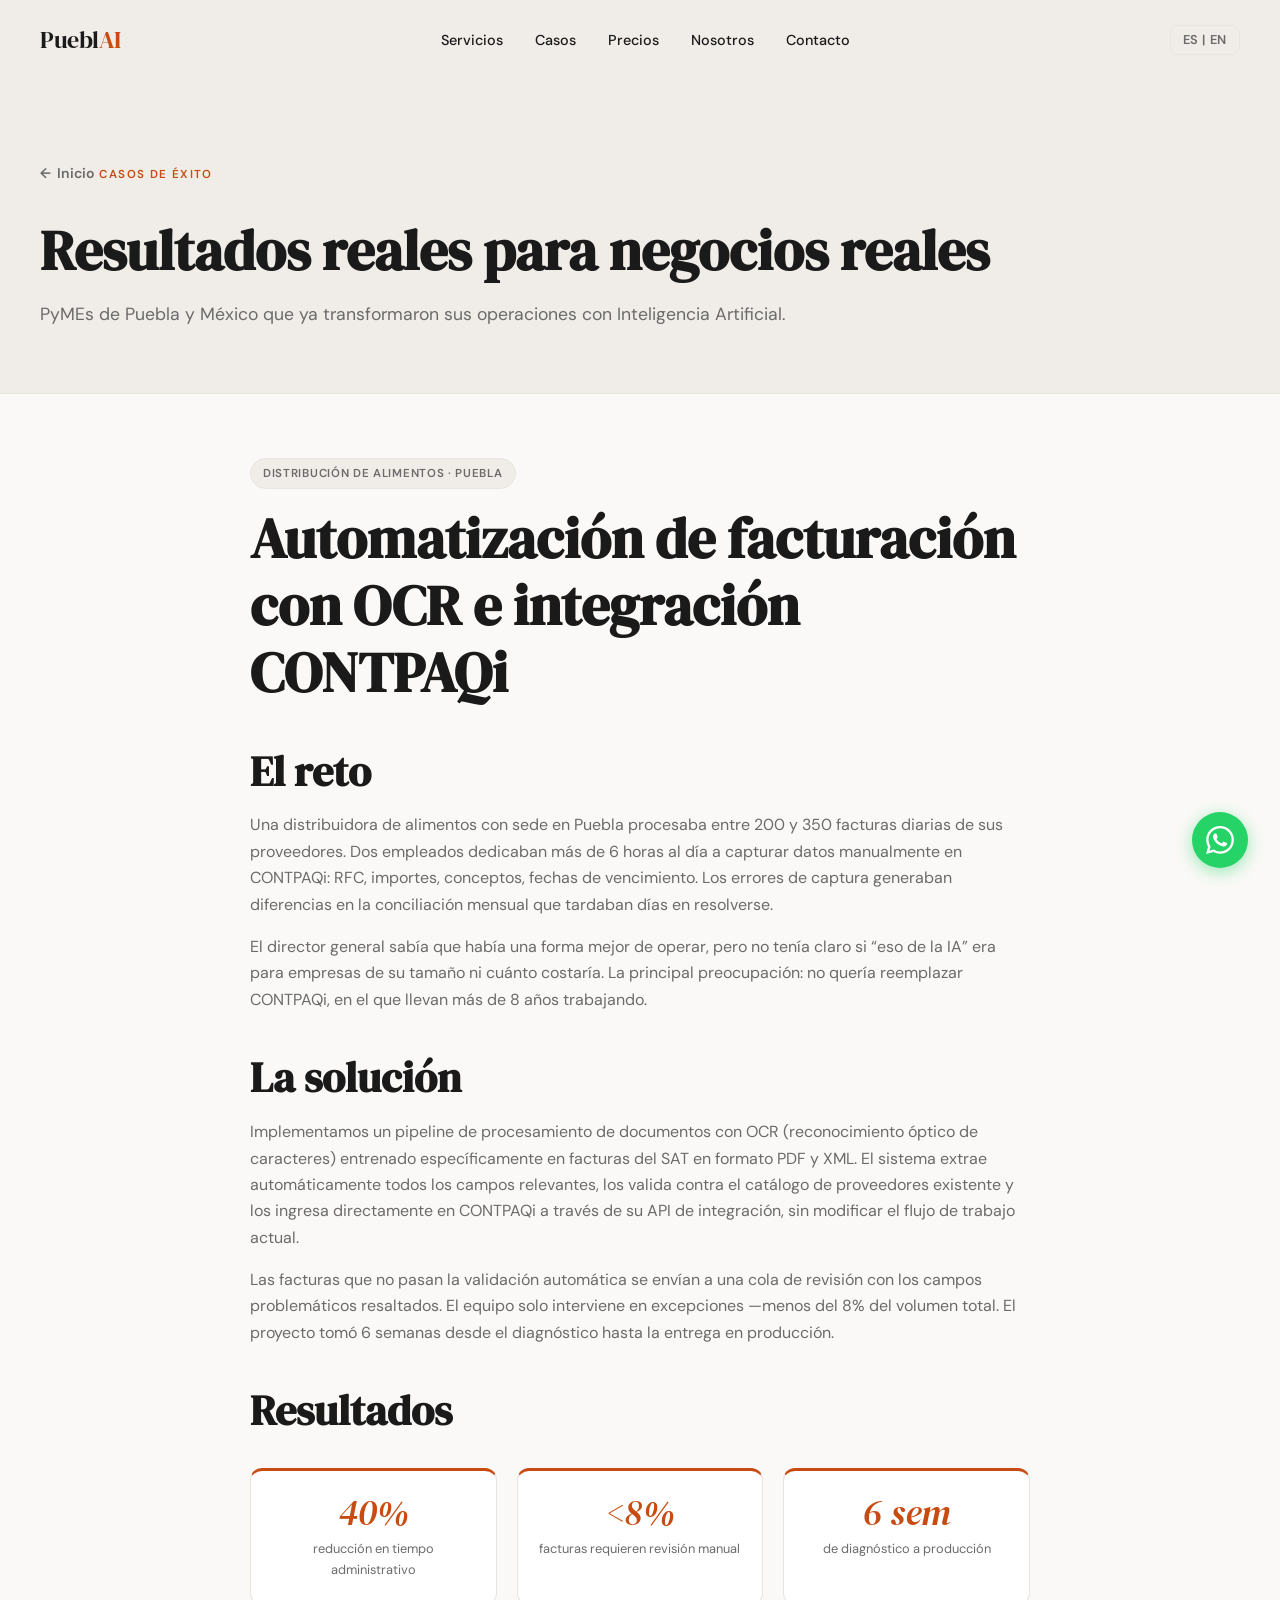
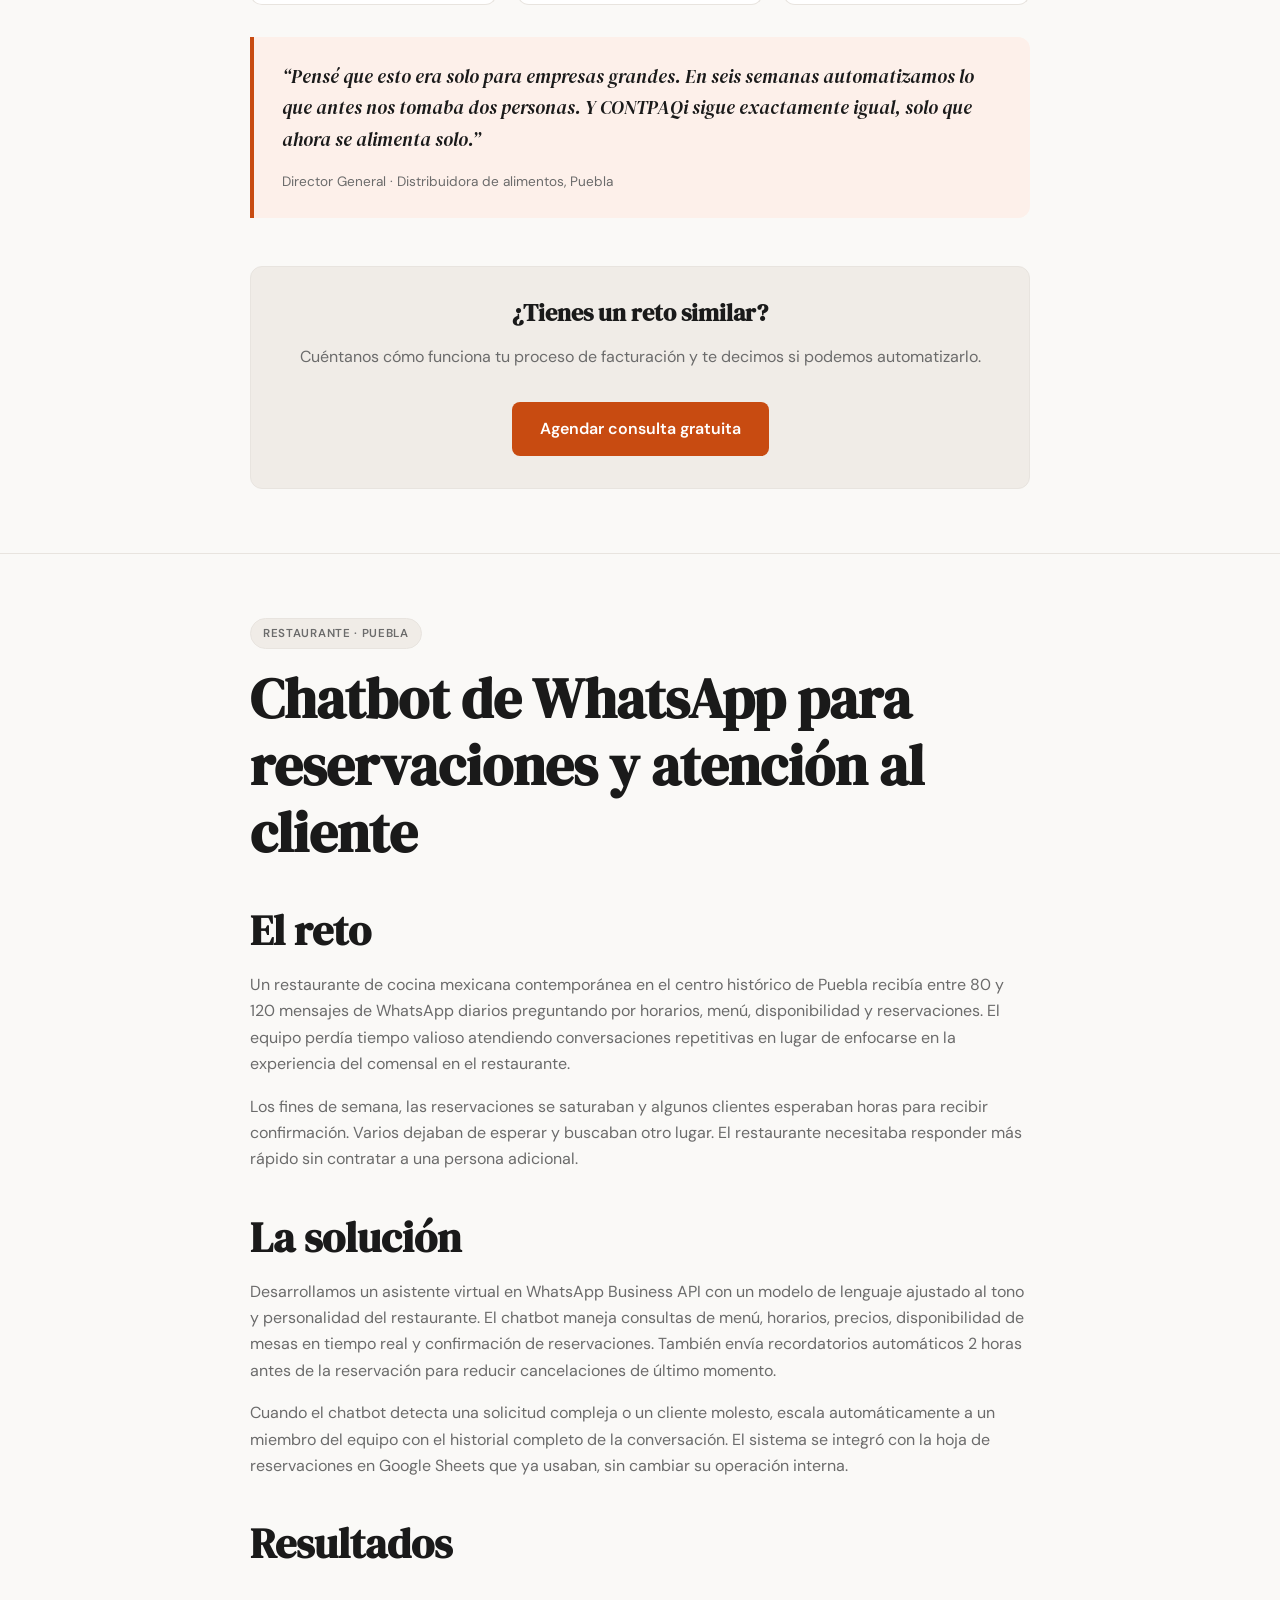
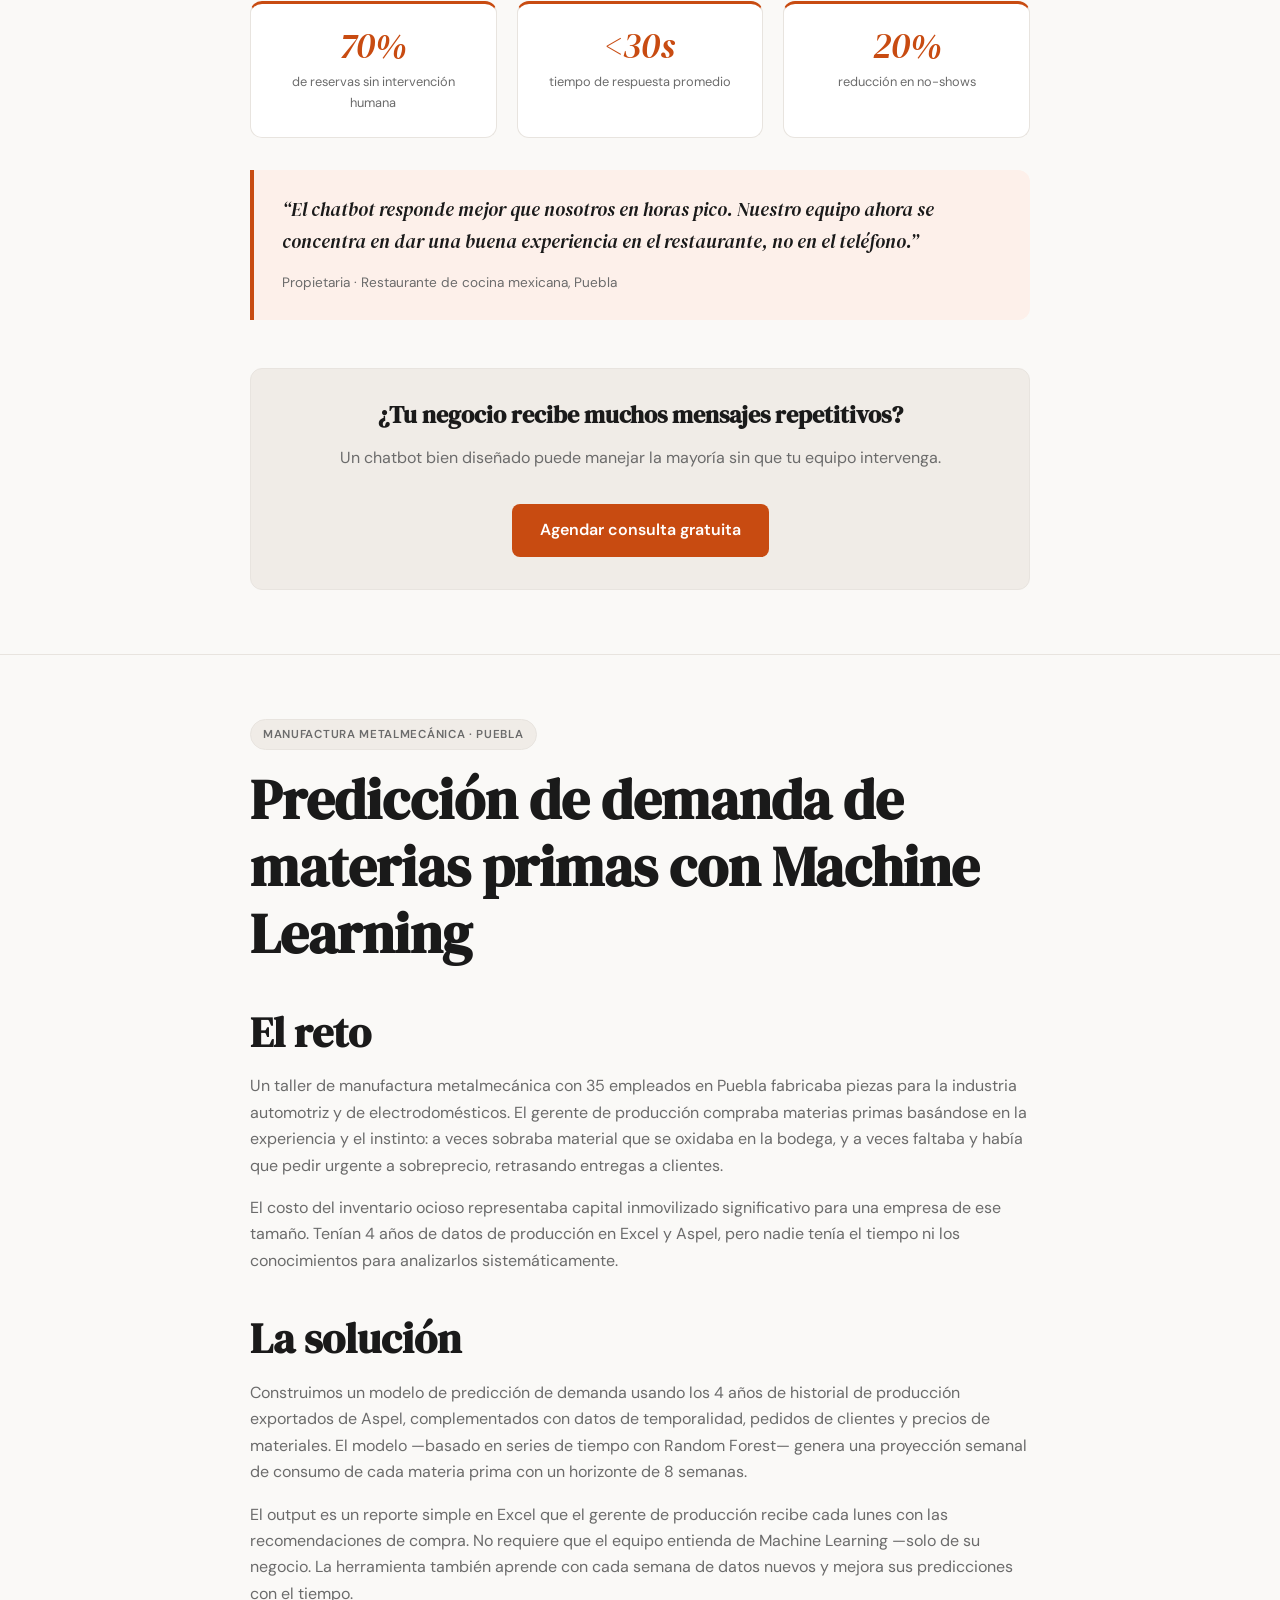
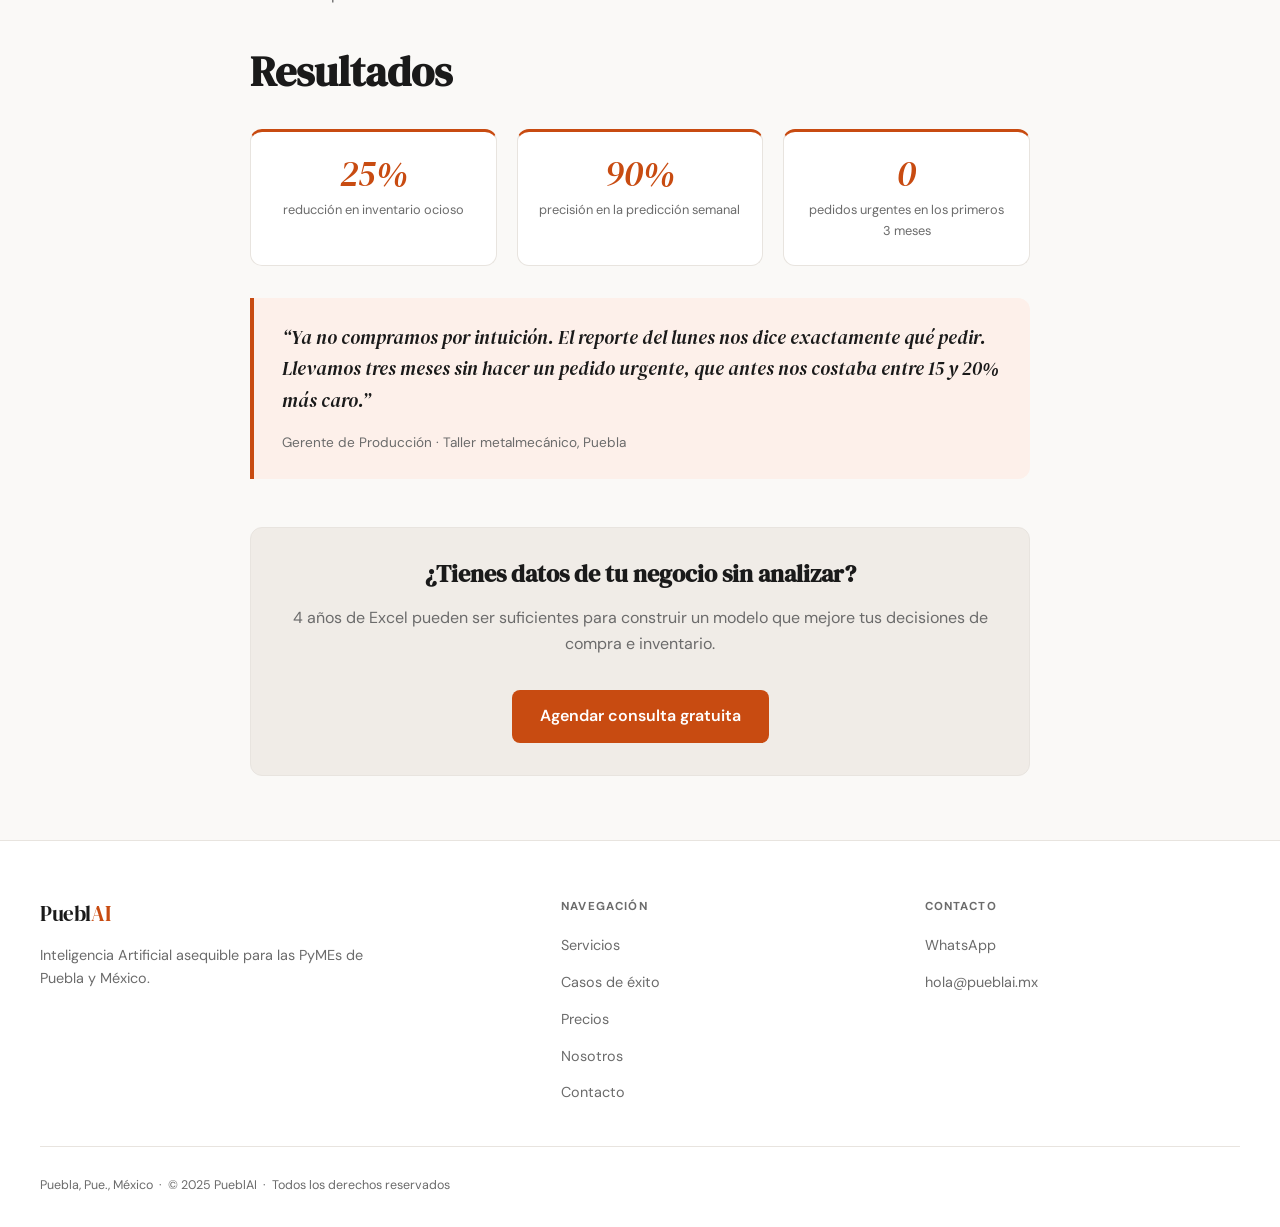
==== casos.html @ 6afca6ed "Initial commit — PueblAI website" ====
<!DOCTYPE html>
<html lang="es">
<head>
  <meta charset="UTF-8" />
  <meta name="viewport" content="width=device-width, initial-scale=1.0" />
  <title>Casos de éxito — PueblAI · IA para PyMEs en Puebla, México</title>
  <meta name="description" content="Casos de éxito de automatización e Inteligencia Artificial para PyMEs en Puebla y México. Resultados reales: facturación, chatbots, predicción de inventario." />

  <!-- Open Graph -->
  <meta property="og:title"       content="Casos de éxito — PueblAI" />
  <meta property="og:description" content="Cómo las PyMEs de Puebla transformaron sus operaciones con IA." />
  <meta property="og:type"        content="website" />
  <meta property="og:locale"      content="es_MX" />

  <!-- Google Fonts -->
  <link rel="preconnect" href="https://fonts.googleapis.com" />
  <link rel="preconnect" href="https://fonts.gstatic.com" crossorigin />
  <link href="https://fonts.googleapis.com/css2?family=DM+Serif+Display:ital@0;1&family=DM+Sans:ital,opsz,wght@0,9..40,300;0,9..40,400;0,9..40,500;0,9..40,600;0,9..40,700;1,9..40,400&display=swap" rel="stylesheet" />

  <link rel="stylesheet" href="css/styles.css" />
</head>
<body>

  <!-- NAVIGATION -->
  <nav class="site-nav" role="navigation" aria-label="Navegación principal">
    <div class="nav-inner">
      <a href="index.html" class="nav-logo" aria-label="PueblAI — Inicio">
        Puebl<span>AI</span>
      </a>
      <ul class="nav-links" role="list">
        <li><a href="index.html#servicios" data-es="Servicios"  data-en="Services">Servicios</a></li>
        <li><a href="casos.html"           data-es="Casos"      data-en="Cases">Casos</a></li>
        <li><a href="index.html#precios"   data-es="Precios"    data-en="Pricing">Precios</a></li>
        <li><a href="index.html#nosotros"  data-es="Nosotros"   data-en="About">Nosotros</a></li>
        <li><a href="index.html#contacto"  data-es="Contacto"   data-en="Contact">Contacto</a></li>
      </ul>
      <button id="lang-toggle" class="lang-toggle" aria-label="Cambiar idioma" aria-pressed="false">
        ES | EN
      </button>
      <button class="hamburger" aria-label="Abrir menú" aria-expanded="false">
        <span></span><span></span><span></span>
      </button>
    </div>
  </nav>

  <!-- Mobile overlay -->
  <div class="nav-overlay" role="dialog" aria-modal="true" aria-label="Menú de navegación">
    <button class="close-overlay" aria-label="Cerrar menú">&times;</button>
    <a href="index.html#servicios" data-es="Servicios" data-en="Services">Servicios</a>
    <a href="casos.html"           data-es="Casos"     data-en="Cases">Casos</a>
    <a href="index.html#precios"   data-es="Precios"   data-en="Pricing">Precios</a>
    <a href="index.html#nosotros"  data-es="Nosotros"  data-en="About">Nosotros</a>
    <a href="index.html#contacto"  data-es="Contacto"  data-en="Contact">Contacto</a>
  </div>

  <!-- WhatsApp float -->
  <a href="https://wa.me/52XXXXXXXXXX?text=Hola%2C%20me%20interesa%20una%20consulta%20gratuita%20de%20IA%20para%20mi%20negocio."
     class="whatsapp-float" target="_blank" rel="noopener noreferrer"
     aria-label="Contactar por WhatsApp">
    <svg viewBox="0 0 24 24" aria-hidden="true">
      <path d="M17.472 14.382c-.297-.149-1.758-.867-2.03-.967-.273-.099-.471-.148-.67.15-.197.297-.767.966-.94 1.164-.173.199-.347.223-.644.075-.297-.15-1.255-.463-2.39-1.475-.883-.788-1.48-1.761-1.653-2.059-.173-.297-.018-.458.13-.606.134-.133.298-.347.446-.52.149-.174.198-.298.298-.497.099-.198.05-.371-.025-.52-.075-.149-.669-1.612-.916-2.207-.242-.579-.487-.5-.669-.51-.173-.008-.371-.01-.57-.01-.198 0-.52.074-.792.372-.272.297-1.04 1.016-1.04 2.479 0 1.462 1.065 2.875 1.213 3.074.149.198 2.096 3.2 5.077 4.487.709.306 1.262.489 1.694.625.712.227 1.36.195 1.871.118.571-.085 1.758-.719 2.006-1.413.248-.694.248-1.289.173-1.413-.074-.124-.272-.198-.57-.347m-5.421 7.403h-.004a9.87 9.87 0 01-5.031-1.378l-.361-.214-3.741.982.998-3.648-.235-.374a9.86 9.86 0 01-1.51-5.26c.001-5.45 4.436-9.884 9.888-9.884 2.64 0 5.122 1.03 6.988 2.898a9.825 9.825 0 012.893 6.994c-.003 5.45-4.437 9.884-9.885 9.884m8.413-18.297A11.815 11.815 0 0012.05 0C5.495 0 .16 5.335.157 11.892c0 2.096.547 4.142 1.588 5.945L.057 24l6.305-1.654a11.882 11.882 0 005.683 1.448h.005c6.554 0 11.89-5.335 11.893-11.893a11.821 11.821 0 00-3.48-8.413z"/>
    </svg>
  </a>

  <!-- SUB-PAGE HERO -->
  <header class="subpage-hero">
    <div class="subpage-hero-inner">
      <a href="index.html" class="back-link fade-in"
         data-es="Inicio" data-en="Home">
        Inicio
      </a>
      <span class="section-eyebrow fade-in"
            data-es="Casos de éxito" data-en="Success stories">
        Casos de éxito
      </span>
      <h1 class="fade-in" style="transition-delay:0.1s;"
          data-es="Resultados reales para negocios reales"
          data-en="Real results for real businesses">
        Resultados reales para negocios reales
      </h1>
      <p class="fade-in" style="transition-delay:0.15s; font-size:1.1rem; margin-top:1rem;"
         data-es="PyMEs de Puebla y México que ya transformaron sus operaciones con Inteligencia Artificial."
         data-en="SMBs in Puebla and México that have already transformed their operations with Artificial Intelligence.">
        PyMEs de Puebla y México que ya transformaron sus operaciones con Inteligencia Artificial.
      </p>
    </div>
  </header>

  <main>

    <!-- ══════════════════════════════════════
         CASE 1 — Distribuidora de alimentos
    ══════════════════════════════════════ -->
    <article class="case-full" id="distribuidora-alimentos">
      <div class="case-full-inner">

        <span class="tag fade-in"
              data-es="Distribución de alimentos · Puebla"
              data-en="Food distribution · Puebla">
          Distribución de alimentos · Puebla
        </span>

        <h1 class="fade-in" style="transition-delay:0.1s; margin-top:1rem;"
            data-es="Automatización de facturación con OCR e integración CONTPAQi"
            data-en="Invoice automation with OCR and CONTPAQi integration">
          Automatización de facturación con OCR e integración CONTPAQi
        </h1>

        <!-- Challenge -->
        <h2 class="fade-in"
            data-es="El reto" data-en="The challenge">
          El reto
        </h2>
        <p class="fade-in"
           data-es="Una distribuidora de alimentos con sede en Puebla procesaba entre 200 y 350 facturas diarias de sus proveedores. Dos empleados dedicaban más de 6 horas al día a capturar datos manualmente en CONTPAQi: RFC, importes, conceptos, fechas de vencimiento. Los errores de captura generaban diferencias en la conciliación mensual que tardaban días en resolverse."
           data-en="A food distributor based in Puebla processed between 200 and 350 invoices daily from its suppliers. Two employees spent more than 6 hours a day manually entering data into CONTPAQi: RFC, amounts, line items, due dates. Data entry errors caused reconciliation discrepancies that took days to resolve each month.">
          Una distribuidora de alimentos con sede en Puebla procesaba entre 200 y 350 facturas diarias de sus proveedores. Dos empleados dedicaban más de 6 horas al día a capturar datos manualmente en CONTPAQi: RFC, importes, conceptos, fechas de vencimiento. Los errores de captura generaban diferencias en la conciliación mensual que tardaban días en resolverse.
        </p>
        <p class="fade-in"
           data-es="El director general sabía que había una forma mejor de operar, pero no tenía claro si &ldquo;eso de la IA&rdquo; era para empresas de su tamaño ni cuánto costaría. La principal preocupación: no quería reemplazar CONTPAQi, en el que llevan más de 8 años trabajando."
           data-en="The general manager knew there had to be a better way to operate, but wasn't sure whether 'this AI thing' was for a business his size or what it would cost. The main concern: he did not want to replace CONTPAQi, which they had been using for over 8 years.">
          El director general sabía que había una forma mejor de operar, pero no tenía claro si &ldquo;eso de la IA&rdquo; era para empresas de su tamaño ni cuánto costaría. La principal preocupación: no quería reemplazar CONTPAQi, en el que llevan más de 8 años trabajando.
        </p>

        <!-- Solution -->
        <h2 class="fade-in"
            data-es="La solución" data-en="The solution">
          La solución
        </h2>
        <p class="fade-in"
           data-es="Implementamos un pipeline de procesamiento de documentos con OCR (reconocimiento óptico de caracteres) entrenado específicamente en facturas del SAT en formato PDF y XML. El sistema extrae automáticamente todos los campos relevantes, los valida contra el catálogo de proveedores existente y los ingresa directamente en CONTPAQi a través de su API de integración, sin modificar el flujo de trabajo actual."
           data-en="We implemented a document processing pipeline with OCR (optical character recognition) trained specifically on SAT invoices in PDF and XML format. The system automatically extracts all relevant fields, validates them against the existing supplier catalog and enters them directly into CONTPAQi through its integration API, without modifying the current workflow.">
          Implementamos un pipeline de procesamiento de documentos con OCR (reconocimiento óptico de caracteres) entrenado específicamente en facturas del SAT en formato PDF y XML. El sistema extrae automáticamente todos los campos relevantes, los valida contra el catálogo de proveedores existente y los ingresa directamente en CONTPAQi a través de su API de integración, sin modificar el flujo de trabajo actual.
        </p>
        <p class="fade-in"
           data-es="Las facturas que no pasan la validación automática se envían a una cola de revisión con los campos problemáticos resaltados. El equipo solo interviene en excepciones —menos del 8% del volumen total. El proyecto tomó 6 semanas desde el diagnóstico hasta la entrega en producción."
           data-en="Invoices that do not pass automatic validation are sent to a review queue with the problematic fields highlighted. The team only intervenes in exceptions — less than 8% of total volume. The project took 6 weeks from diagnosis to production delivery.">
          Las facturas que no pasan la validación automática se envían a una cola de revisión con los campos problemáticos resaltados. El equipo solo interviene en excepciones —menos del 8% del volumen total. El proyecto tomó 6 semanas desde el diagnóstico hasta la entrega en producción.
        </p>

        <!-- Results -->
        <h2 class="fade-in"
            data-es="Resultados" data-en="Results">
          Resultados
        </h2>
        <div class="case-metrics-grid fade-in">
          <div class="case-metric-card">
            <span class="metric-num">40%</span>
            <div class="metric-label"
                 data-es="reducción en tiempo administrativo"
                 data-en="reduction in administrative time">
              reducción en tiempo administrativo
            </div>
          </div>
          <div class="case-metric-card">
            <span class="metric-num">&lt;8%</span>
            <div class="metric-label"
                 data-es="facturas requieren revisión manual"
                 data-en="invoices require manual review">
              facturas requieren revisión manual
            </div>
          </div>
          <div class="case-metric-card">
            <span class="metric-num">6 sem</span>
            <div class="metric-label"
                 data-es="de diagnóstico a producción"
                 data-en="from diagnosis to production">
              de diagnóstico a producción
            </div>
          </div>
        </div>

        <!-- Quote -->
        <div class="client-quote fade-in">
          <blockquote data-es="&ldquo;Pensé que esto era solo para empresas grandes. En seis semanas automatizamos lo que antes nos tomaba dos personas. Y CONTPAQi sigue exactamente igual, solo que ahora se alimenta solo.&rdquo;"
                      data-en="&ldquo;I thought this was only for big companies. In six weeks we automated what used to take two people. And CONTPAQi is exactly the same, only now it feeds itself.&rdquo;">
            &ldquo;Pensé que esto era solo para empresas grandes. En seis semanas automatizamos lo que antes nos tomaba dos personas. Y CONTPAQi sigue exactamente igual, solo que ahora se alimenta solo.&rdquo;
          </blockquote>
          <cite data-es="Director General · Distribuidora de alimentos, Puebla"
                data-en="General Manager · Food distributor, Puebla">
            Director General · Distribuidora de alimentos, Puebla
          </cite>
        </div>

        <!-- CTA -->
        <div class="case-cta-band fade-in">
          <h3 data-es="¿Tienes un reto similar?"
              data-en="Do you have a similar challenge?">
            ¿Tienes un reto similar?
          </h3>
          <p data-es="Cuéntanos cómo funciona tu proceso de facturación y te decimos si podemos automatizarlo."
             data-en="Tell us how your invoicing process works and we'll tell you if we can automate it.">
            Cuéntanos cómo funciona tu proceso de facturación y te decimos si podemos automatizarlo.
          </p>
          <a href="index.html#contacto" class="btn-primary"
             data-es="Agendar consulta gratuita" data-en="Book a free consultation">
            Agendar consulta gratuita
          </a>
        </div>

      </div>
    </article>

    <hr style="border:none; border-top: 1px solid var(--border);" />

    <!-- ══════════════════════════════════════
         CASE 2 — Restaurante
    ══════════════════════════════════════ -->
    <article class="case-full" id="restaurante-puebla">
      <div class="case-full-inner">

        <span class="tag fade-in"
              data-es="Restaurante · Puebla"
              data-en="Restaurant · Puebla">
          Restaurante · Puebla
        </span>

        <h1 class="fade-in" style="transition-delay:0.1s; margin-top:1rem;"
            data-es="Chatbot de WhatsApp para reservaciones y atención al cliente"
            data-en="WhatsApp chatbot for reservations and customer service">
          Chatbot de WhatsApp para reservaciones y atención al cliente
        </h1>

        <!-- Challenge -->
        <h2 class="fade-in" data-es="El reto" data-en="The challenge">El reto</h2>
        <p class="fade-in"
           data-es="Un restaurante de cocina mexicana contemporánea en el centro histórico de Puebla recibía entre 80 y 120 mensajes de WhatsApp diarios preguntando por horarios, menú, disponibilidad y reservaciones. El equipo perdía tiempo valioso atendiendo conversaciones repetitivas en lugar de enfocarse en la experiencia del comensal en el restaurante."
           data-en="A contemporary Mexican cuisine restaurant in Puebla's historic center received between 80 and 120 WhatsApp messages daily asking about hours, menu, availability and reservations. The team was losing valuable time handling repetitive conversations instead of focusing on the in-restaurant dining experience.">
          Un restaurante de cocina mexicana contemporánea en el centro histórico de Puebla recibía entre 80 y 120 mensajes de WhatsApp diarios preguntando por horarios, menú, disponibilidad y reservaciones. El equipo perdía tiempo valioso atendiendo conversaciones repetitivas en lugar de enfocarse en la experiencia del comensal en el restaurante.
        </p>
        <p class="fade-in"
           data-es="Los fines de semana, las reservaciones se saturaban y algunos clientes esperaban horas para recibir confirmación. Varios dejaban de esperar y buscaban otro lugar. El restaurante necesitaba responder más rápido sin contratar a una persona adicional."
           data-en="On weekends, reservations were backlogged and some customers waited hours for confirmation. Several stopped waiting and looked elsewhere. The restaurant needed to respond faster without hiring an additional person.">
          Los fines de semana, las reservaciones se saturaban y algunos clientes esperaban horas para recibir confirmación. Varios dejaban de esperar y buscaban otro lugar. El restaurante necesitaba responder más rápido sin contratar a una persona adicional.
        </p>

        <!-- Solution -->
        <h2 class="fade-in" data-es="La solución" data-en="The solution">La solución</h2>
        <p class="fade-in"
           data-es="Desarrollamos un asistente virtual en WhatsApp Business API con un modelo de lenguaje ajustado al tono y personalidad del restaurante. El chatbot maneja consultas de menú, horarios, precios, disponibilidad de mesas en tiempo real y confirmación de reservaciones. También envía recordatorios automáticos 2 horas antes de la reservación para reducir cancelaciones de último momento."
           data-en="We developed a virtual assistant in WhatsApp Business API with a language model tuned to the restaurant's tone and personality. The chatbot handles menu queries, hours, pricing, real-time table availability and reservation confirmation. It also sends automatic reminders 2 hours before the reservation to reduce last-minute cancellations.">
          Desarrollamos un asistente virtual en WhatsApp Business API con un modelo de lenguaje ajustado al tono y personalidad del restaurante. El chatbot maneja consultas de menú, horarios, precios, disponibilidad de mesas en tiempo real y confirmación de reservaciones. También envía recordatorios automáticos 2 horas antes de la reservación para reducir cancelaciones de último momento.
        </p>
        <p class="fade-in"
           data-es="Cuando el chatbot detecta una solicitud compleja o un cliente molesto, escala automáticamente a un miembro del equipo con el historial completo de la conversación. El sistema se integró con la hoja de reservaciones en Google Sheets que ya usaban, sin cambiar su operación interna."
           data-en="When the chatbot detects a complex request or an upset customer, it automatically escalates to a team member with the full conversation history. The system integrated with the Google Sheets reservations spreadsheet they were already using, without changing their internal operation.">
          Cuando el chatbot detecta una solicitud compleja o un cliente molesto, escala automáticamente a un miembro del equipo con el historial completo de la conversación. El sistema se integró con la hoja de reservaciones en Google Sheets que ya usaban, sin cambiar su operación interna.
        </p>

        <!-- Results -->
        <h2 class="fade-in" data-es="Resultados" data-en="Results">Resultados</h2>
        <div class="case-metrics-grid fade-in">
          <div class="case-metric-card">
            <span class="metric-num">70%</span>
            <div class="metric-label"
                 data-es="de reservas sin intervención humana"
                 data-en="of reservations without human intervention">
              de reservas sin intervención humana
            </div>
          </div>
          <div class="case-metric-card">
            <span class="metric-num">&lt;30s</span>
            <div class="metric-label"
                 data-es="tiempo de respuesta promedio"
                 data-en="average response time">
              tiempo de respuesta promedio
            </div>
          </div>
          <div class="case-metric-card">
            <span class="metric-num">20%</span>
            <div class="metric-label"
                 data-es="reducción en no-shows"
                 data-en="reduction in no-shows">
              reducción en no-shows
            </div>
          </div>
        </div>

        <!-- Quote -->
        <div class="client-quote fade-in">
          <blockquote data-es="&ldquo;El chatbot responde mejor que nosotros en horas pico. Nuestro equipo ahora se concentra en dar una buena experiencia en el restaurante, no en el teléfono.&rdquo;"
                      data-en="&ldquo;The chatbot responds better than we do during peak hours. Our team now focuses on delivering a great in-restaurant experience, not on the phone.&rdquo;">
            &ldquo;El chatbot responde mejor que nosotros en horas pico. Nuestro equipo ahora se concentra en dar una buena experiencia en el restaurante, no en el teléfono.&rdquo;
          </blockquote>
          <cite data-es="Propietaria · Restaurante de cocina mexicana, Puebla"
                data-en="Owner · Mexican cuisine restaurant, Puebla">
            Propietaria · Restaurante de cocina mexicana, Puebla
          </cite>
        </div>

        <!-- CTA -->
        <div class="case-cta-band fade-in">
          <h3 data-es="¿Tu negocio recibe muchos mensajes repetitivos?"
              data-en="Does your business receive many repetitive messages?">
            ¿Tu negocio recibe muchos mensajes repetitivos?
          </h3>
          <p data-es="Un chatbot bien diseñado puede manejar la mayoría sin que tu equipo intervenga."
             data-en="A well-designed chatbot can handle most of them without your team intervening.">
            Un chatbot bien diseñado puede manejar la mayoría sin que tu equipo intervenga.
          </p>
          <a href="index.html#contacto" class="btn-primary"
             data-es="Agendar consulta gratuita" data-en="Book a free consultation">
            Agendar consulta gratuita
          </a>
        </div>

      </div>
    </article>

    <hr style="border:none; border-top: 1px solid var(--border);" />

    <!-- ══════════════════════════════════════
         CASE 3 — Manufactura
    ══════════════════════════════════════ -->
    <article class="case-full" id="manufactura-puebla">
      <div class="case-full-inner">

        <span class="tag fade-in"
              data-es="Manufactura metalmecánica · Puebla"
              data-en="Metalworking manufacturing · Puebla">
          Manufactura metalmecánica · Puebla
        </span>

        <h1 class="fade-in" style="transition-delay:0.1s; margin-top:1rem;"
            data-es="Predicción de demanda de materias primas con Machine Learning"
            data-en="Raw material demand forecasting with Machine Learning">
          Predicción de demanda de materias primas con Machine Learning
        </h1>

        <!-- Challenge -->
        <h2 class="fade-in" data-es="El reto" data-en="The challenge">El reto</h2>
        <p class="fade-in"
           data-es="Un taller de manufactura metalmecánica con 35 empleados en Puebla fabricaba piezas para la industria automotriz y de electrodomésticos. El gerente de producción compraba materias primas basándose en la experiencia y el instinto: a veces sobraba material que se oxidaba en la bodega, y a veces faltaba y había que pedir urgente a sobreprecio, retrasando entregas a clientes."
           data-en="A metalworking manufacturing shop with 35 employees in Puebla produced parts for the automotive and appliance industries. The production manager purchased raw materials based on experience and instinct: sometimes there was excess material that rusted in the warehouse, and sometimes there was a shortage requiring urgent orders at premium prices, delaying customer deliveries.">
          Un taller de manufactura metalmecánica con 35 empleados en Puebla fabricaba piezas para la industria automotriz y de electrodomésticos. El gerente de producción compraba materias primas basándose en la experiencia y el instinto: a veces sobraba material que se oxidaba en la bodega, y a veces faltaba y había que pedir urgente a sobreprecio, retrasando entregas a clientes.
        </p>
        <p class="fade-in"
           data-es="El costo del inventario ocioso representaba capital inmovilizado significativo para una empresa de ese tamaño. Tenían 4 años de datos de producción en Excel y Aspel, pero nadie tenía el tiempo ni los conocimientos para analizarlos sistemáticamente."
           data-en="The cost of idle inventory represented significant immobilized capital for a company of that size. They had 4 years of production data in Excel and Aspel, but nobody had the time or knowledge to analyze it systematically.">
          El costo del inventario ocioso representaba capital inmovilizado significativo para una empresa de ese tamaño. Tenían 4 años de datos de producción en Excel y Aspel, pero nadie tenía el tiempo ni los conocimientos para analizarlos sistemáticamente.
        </p>

        <!-- Solution -->
        <h2 class="fade-in" data-es="La solución" data-en="The solution">La solución</h2>
        <p class="fade-in"
           data-es="Construimos un modelo de predicción de demanda usando los 4 años de historial de producción exportados de Aspel, complementados con datos de temporalidad, pedidos de clientes y precios de materiales. El modelo —basado en series de tiempo con Random Forest— genera una proyección semanal de consumo de cada materia prima con un horizonte de 8 semanas."
           data-en="We built a demand forecasting model using the 4 years of production history exported from Aspel, supplemented with seasonality data, customer orders and material pricing. The model — based on time series with Random Forest — generates a weekly consumption forecast for each raw material with an 8-week horizon.">
          Construimos un modelo de predicción de demanda usando los 4 años de historial de producción exportados de Aspel, complementados con datos de temporalidad, pedidos de clientes y precios de materiales. El modelo —basado en series de tiempo con Random Forest— genera una proyección semanal de consumo de cada materia prima con un horizonte de 8 semanas.
        </p>
        <p class="fade-in"
           data-es="El output es un reporte simple en Excel que el gerente de producción recibe cada lunes con las recomendaciones de compra. No requiere que el equipo entienda de Machine Learning —solo de su negocio. La herramienta también aprende con cada semana de datos nuevos y mejora sus predicciones con el tiempo."
           data-en="The output is a simple Excel report that the production manager receives every Monday with purchase recommendations. It does not require the team to understand Machine Learning — only their business. The tool also learns from each week of new data and improves its predictions over time.">
          El output es un reporte simple en Excel que el gerente de producción recibe cada lunes con las recomendaciones de compra. No requiere que el equipo entienda de Machine Learning —solo de su negocio. La herramienta también aprende con cada semana de datos nuevos y mejora sus predicciones con el tiempo.
        </p>

        <!-- Results -->
        <h2 class="fade-in" data-es="Resultados" data-en="Results">Resultados</h2>
        <div class="case-metrics-grid fade-in">
          <div class="case-metric-card">
            <span class="metric-num">25%</span>
            <div class="metric-label"
                 data-es="reducción en inventario ocioso"
                 data-en="reduction in idle inventory">
              reducción en inventario ocioso
            </div>
          </div>
          <div class="case-metric-card">
            <span class="metric-num">90%</span>
            <div class="metric-label"
                 data-es="precisión en la predicción semanal"
                 data-en="accuracy in weekly forecasting">
              precisión en la predicción semanal
            </div>
          </div>
          <div class="case-metric-card">
            <span class="metric-num">0</span>
            <div class="metric-label"
                 data-es="pedidos urgentes en los primeros 3 meses"
                 data-en="urgent orders in the first 3 months">
              pedidos urgentes en los primeros 3 meses
            </div>
          </div>
        </div>

        <!-- Quote -->
        <div class="client-quote fade-in">
          <blockquote data-es="&ldquo;Ya no compramos por intuición. El reporte del lunes nos dice exactamente qué pedir. Llevamos tres meses sin hacer un pedido urgente, que antes nos costaba entre 15 y 20% más caro.&rdquo;"
                      data-en="&ldquo;We no longer buy on intuition. The Monday report tells us exactly what to order. We've gone three months without an urgent order, which used to cost us 15–20% more.&rdquo;">
            &ldquo;Ya no compramos por intuición. El reporte del lunes nos dice exactamente qué pedir. Llevamos tres meses sin hacer un pedido urgente, que antes nos costaba entre 15 y 20% más caro.&rdquo;
          </blockquote>
          <cite data-es="Gerente de Producción · Taller metalmecánico, Puebla"
                data-en="Production Manager · Metalworking shop, Puebla">
            Gerente de Producción · Taller metalmecánico, Puebla
          </cite>
        </div>

        <!-- CTA -->
        <div class="case-cta-band fade-in">
          <h3 data-es="¿Tienes datos de tu negocio sin analizar?"
              data-en="Do you have unanalyzed business data?">
            ¿Tienes datos de tu negocio sin analizar?
          </h3>
          <p data-es="4 años de Excel pueden ser suficientes para construir un modelo que mejore tus decisiones de compra e inventario."
             data-en="4 years of Excel data may be enough to build a model that improves your purchasing and inventory decisions.">
            4 años de Excel pueden ser suficientes para construir un modelo que mejore tus decisiones de compra e inventario.
          </p>
          <a href="index.html#contacto" class="btn-primary"
             data-es="Agendar consulta gratuita" data-en="Book a free consultation">
            Agendar consulta gratuita
          </a>
        </div>

      </div>
    </article>

  </main>

  <!-- FOOTER -->
  <footer class="site-footer" role="contentinfo">
    <div class="footer-inner">
      <div class="footer-top">
        <div class="footer-brand">
          <a href="index.html" class="nav-logo" style="font-size:1.3rem;">
            Puebl<span>AI</span>
          </a>
          <p data-es="Inteligencia Artificial asequible para las PyMEs de Puebla y México."
             data-en="Affordable Artificial Intelligence for SMBs in Puebla and México.">
            Inteligencia Artificial asequible para las PyMEs de Puebla y México.
          </p>
        </div>
        <nav class="footer-nav" aria-label="Footer navigation">
          <h5 data-es="Navegación" data-en="Navigation">Navegación</h5>
          <ul role="list">
            <li><a href="index.html#servicios" data-es="Servicios" data-en="Services">Servicios</a></li>
            <li><a href="casos.html"           data-es="Casos de éxito" data-en="Case studies">Casos de éxito</a></li>
            <li><a href="index.html#precios"   data-es="Precios" data-en="Pricing">Precios</a></li>
            <li><a href="index.html#nosotros"  data-es="Nosotros" data-en="About us">Nosotros</a></li>
            <li><a href="index.html#contacto"  data-es="Contacto" data-en="Contact">Contacto</a></li>
          </ul>
        </nav>
        <div class="footer-social">
          <h5 data-es="Contacto" data-en="Contact">Contacto</h5>
          <ul role="list">
            <li><a href="https://wa.me/52XXXXXXXXXX" target="_blank" rel="noopener noreferrer">WhatsApp</a></li>
            <li><a href="mailto:hola@pueblai.mx">hola@pueblai.mx</a></li>
          </ul>
        </div>
      </div>
      <div class="footer-bottom">
        <p class="footer-legal">
          Puebla, Pue., México &nbsp;·&nbsp; &copy; 2025 PueblAI &nbsp;·&nbsp;
          <span data-es="Todos los derechos reservados" data-en="All rights reserved">Todos los derechos reservados</span>
        </p>
      </div>
    </div>
  </footer>

  <script src="js/main.js"></script>
</body>
</html>
---- css/styles.css ----
/* ============================================================
   PueblAI — styles.css
   No framework. Vanilla CSS with custom properties.
   ============================================================ */

/* ── Google Fonts imported in HTML via <link> ── */

/* ============================================================
   1. CUSTOM PROPERTIES
   ============================================================ */
:root {
  --accent:       #c84b11;
  --accent-light: #fdf0ea;
  --ink:          #1a1a1a;
  --muted:        #6b6b6b;
  --bg:           #faf9f7;
  --card:         #ffffff;
  --border:       #e8e4df;
  --tag-bg:       #f0ece7;
  --radius-sm:    8px;
  --radius-md:    12px;
  --radius-lg:    16px;
  --shadow-card:  0 2px 12px rgba(0,0,0,0.06);
  --shadow-hover: 0 6px 24px rgba(0,0,0,0.10);
  --transition:   0.2s ease;
  --font-serif:   'DM Serif Display', serif;
  --font-sans:    'DM Sans', sans-serif;
  --max-width:    1200px;
  --section-pad:  5rem 1.5rem;
}

@media (prefers-color-scheme: dark) {
  :root {
    --ink:          #ece9e4;
    --muted:        #9c9892;
    --accent:       #e86030;
    --accent-light: #2a1a0f;
    --bg:           #141210;
    --card:         #1e1c1a;
    --border:       #2e2b28;
    --tag-bg:       #252220;
    --shadow-card:  0 2px 12px rgba(0,0,0,0.25);
    --shadow-hover: 0 6px 24px rgba(0,0,0,0.40);
  }
}

/* ============================================================
   2. RESET & BASE
   ============================================================ */
*, *::before, *::after {
  box-sizing: border-box;
  margin: 0;
  padding: 0;
}

html {
  scroll-behavior: smooth;
  font-size: 16px;
}

body {
  font-family: var(--font-sans);
  background-color: var(--bg);
  color: var(--ink);
  line-height: 1.65;
  -webkit-font-smoothing: antialiased;
  -moz-osx-font-smoothing: grayscale;
}

img {
  display: block;
  max-width: 100%;
}

a {
  color: var(--accent);
  text-decoration: none;
  transition: opacity var(--transition);
}

a:hover {
  opacity: 0.8;
}

ul {
  list-style: none;
}

button, input, select, textarea {
  font-family: inherit;
  font-size: inherit;
}

/* ============================================================
   3. TYPOGRAPHY SCALE
   ============================================================ */
h1, h2, h3, h4 {
  font-family: var(--font-serif);
  line-height: 1.2;
  color: var(--ink);
}

h1 { font-size: clamp(2.2rem, 5vw, 3.5rem); }
h2 { font-size: clamp(1.8rem, 3.5vw, 2.6rem); }
h3 { font-size: clamp(1.2rem, 2vw, 1.5rem); }
h4 { font-size: 1.1rem; }

p {
  color: var(--muted);
  max-width: 68ch;
}

/* ============================================================
   4. UTILITY CLASSES
   ============================================================ */

/* Fade-in animation via IntersectionObserver */
.fade-in {
  opacity: 0;
  transform: translateY(24px);
  transition: opacity 0.55s ease, transform 0.55s ease;
}

.fade-in.visible {
  opacity: 1;
  transform: translateY(0);
}

/* Section eyebrow label */
.section-eyebrow {
  display: inline-block;
  font-family: var(--font-sans);
  font-size: 0.72rem;
  font-weight: 600;
  letter-spacing: 0.12em;
  text-transform: uppercase;
  color: var(--accent);
  margin-bottom: 0.75rem;
}

/* Metric number */
.metric-num {
  font-family: var(--font-serif);
  font-size: 2.25rem;
  font-style: italic;
  color: var(--accent);
  line-height: 1;
}

/* Tag pill */
.tag {
  display: inline-block;
  background: var(--tag-bg);
  color: var(--muted);
  font-size: 0.72rem;
  font-weight: 600;
  letter-spacing: 0.06em;
  text-transform: uppercase;
  padding: 0.3rem 0.75rem;
  border-radius: 100px;
  border: 1px solid var(--border);
}

/* Primary button */
.btn-primary {
  display: inline-block;
  background: var(--accent);
  color: #fff !important;
  font-weight: 600;
  padding: 0.85rem 1.75rem;
  border-radius: var(--radius-sm);
  border: none;
  cursor: pointer;
  transition: background var(--transition), transform var(--transition), box-shadow var(--transition);
  text-align: center;
  white-space: nowrap;
}

.btn-primary:hover {
  background: #a83a0d;
  transform: translateY(-1px);
  box-shadow: 0 4px 16px rgba(200,75,17,0.35);
  opacity: 1;
}

/* Outline button */
.btn-outline {
  display: inline-block;
  background: transparent;
  color: var(--accent) !important;
  font-weight: 600;
  padding: 0.85rem 1.75rem;
  border-radius: var(--radius-sm);
  border: 2px solid var(--accent);
  cursor: pointer;
  transition: background var(--transition), color var(--transition), transform var(--transition);
  text-align: center;
  white-space: nowrap;
}

.btn-outline:hover {
  background: var(--accent);
  color: #fff !important;
  transform: translateY(-1px);
  opacity: 1;
}

/* Section layout wrapper */
.section-inner {
  max-width: var(--max-width);
  margin: 0 auto;
}

/* Section header */
.section-header {
  text-align: center;
  margin-bottom: 3.5rem;
}

.section-header p {
  margin: 0.75rem auto 0;
  font-size: 1.1rem;
  max-width: 56ch;
}

/* ============================================================
   5. NAVIGATION
   ============================================================ */
.site-nav {
  position: fixed;
  top: 0;
  left: 0;
  right: 0;
  z-index: 1000;
  padding: 1.25rem 1.5rem;
  display: flex;
  align-items: center;
  justify-content: space-between;
  gap: 1.5rem;
  transition: background var(--transition), box-shadow var(--transition), padding var(--transition);
}

.site-nav.scrolled {
  background: var(--bg);
  box-shadow: 0 1px 0 var(--border);
  padding: 0.75rem 1.5rem;
}

.nav-inner {
  max-width: var(--max-width);
  width: 100%;
  margin: 0 auto;
  display: flex;
  align-items: center;
  justify-content: space-between;
  gap: 2rem;
}

/* Logo */
.nav-logo {
  font-family: var(--font-serif);
  font-size: 1.5rem;
  color: var(--ink);
  text-decoration: none;
  flex-shrink: 0;
  letter-spacing: -0.02em;
}

.nav-logo span {
  color: var(--accent);
}

/* Center links */
.nav-links {
  display: flex;
  align-items: center;
  gap: 2rem;
}

.nav-links a {
  font-size: 0.9rem;
  font-weight: 500;
  color: var(--ink);
  text-decoration: none;
  transition: color var(--transition);
}

.nav-links a:hover {
  color: var(--accent);
  opacity: 1;
}

/* Lang toggle */
.lang-toggle {
  background: transparent;
  border: 1.5px solid var(--border);
  border-radius: var(--radius-sm);
  padding: 0.35rem 0.75rem;
  font-size: 0.8rem;
  font-weight: 600;
  color: var(--muted);
  cursor: pointer;
  letter-spacing: 0.05em;
  transition: border-color var(--transition), color var(--transition);
  flex-shrink: 0;
}

.lang-toggle:hover {
  border-color: var(--accent);
  color: var(--accent);
}

/* Hamburger */
.hamburger {
  display: none;
  flex-direction: column;
  gap: 5px;
  background: none;
  border: none;
  cursor: pointer;
  padding: 4px;
}

.hamburger span {
  display: block;
  width: 24px;
  height: 2px;
  background: var(--ink);
  border-radius: 2px;
  transition: transform var(--transition), opacity var(--transition);
}

/* Mobile nav overlay */
.nav-overlay {
  display: none;
  position: fixed;
  inset: 0;
  background: var(--bg);
  z-index: 999;
  flex-direction: column;
  align-items: center;
  justify-content: center;
  gap: 2rem;
}

.nav-overlay.open {
  display: flex;
}

.nav-overlay a {
  font-family: var(--font-serif);
  font-size: 2rem;
  color: var(--ink);
  text-decoration: none;
}

.nav-overlay .close-overlay {
  position: absolute;
  top: 1.5rem;
  right: 1.5rem;
  background: none;
  border: none;
  font-size: 2rem;
  cursor: pointer;
  color: var(--ink);
}

/* ============================================================
   6. WHATSAPP FLOAT
   ============================================================ */
.whatsapp-float {
  position: fixed;
  bottom: 2rem;
  right: 2rem;
  z-index: 900;
  background: #25d366;
  color: #fff;
  width: 56px;
  height: 56px;
  border-radius: 50%;
  display: flex;
  align-items: center;
  justify-content: center;
  box-shadow: 0 4px 16px rgba(37,211,102,0.45);
  transition: transform var(--transition), box-shadow var(--transition);
}

.whatsapp-float:hover {
  transform: translateY(-3px) scale(1.06);
  box-shadow: 0 8px 24px rgba(37,211,102,0.55);
  opacity: 1;
}

.whatsapp-float svg {
  width: 28px;
  height: 28px;
  fill: #fff;
}

/* ============================================================
   7. HERO SECTION
   ============================================================ */
#hero {
  min-height: 100vh;
  padding: 8rem 1.5rem 5rem;
  display: flex;
  align-items: center;
}

.hero-inner {
  max-width: var(--max-width);
  margin: 0 auto;
  display: grid;
  grid-template-columns: 60% 40%;
  gap: 4rem;
  align-items: center;
  width: 100%;
}

.hero-left {
  display: flex;
  flex-direction: column;
  gap: 1.5rem;
}

.hero-left h1 {
  font-style: italic;
  letter-spacing: -0.02em;
}

.hero-left h1 em {
  color: var(--accent);
  font-style: italic;
}

.hero-left p {
  font-size: 1.15rem;
  max-width: 52ch;
}

.hero-ctas {
  display: flex;
  align-items: center;
  gap: 1.25rem;
  flex-wrap: wrap;
  margin-top: 0.5rem;
}

.hero-ctas .secondary-link {
  font-weight: 600;
  color: var(--ink);
  display: flex;
  align-items: center;
  gap: 0.35rem;
}

.hero-ctas .secondary-link::after {
  content: '→';
  color: var(--accent);
}

.hero-right {
  display: flex;
  align-items: center;
  justify-content: center;
}

/* Stats cluster */
.stats-cluster {
  display: grid;
  grid-template-columns: repeat(3, 1fr);
  gap: 1rem;
  width: 100%;
}

.stat-card {
  background: var(--card);
  border: 1px solid var(--border);
  border-radius: var(--radius-md);
  padding: 1.25rem 1rem;
  text-align: center;
  box-shadow: var(--shadow-card);
}

.stat-card .metric-num {
  display: block;
  margin-bottom: 0.35rem;
}

.stat-card .stat-label {
  font-size: 0.78rem;
  color: var(--muted);
  line-height: 1.4;
}

/* Scroll indicator */
.scroll-indicator {
  position: absolute;
  bottom: 2.5rem;
  left: 50%;
  transform: translateX(-50%);
  display: flex;
  flex-direction: column;
  align-items: center;
  gap: 0.5rem;
  color: var(--muted);
  font-size: 0.75rem;
  letter-spacing: 0.08em;
  text-transform: uppercase;
  animation: bounce 2s infinite;
}

.scroll-indicator svg {
  width: 20px;
  height: 20px;
  stroke: var(--muted);
  fill: none;
}

@keyframes bounce {
  0%, 100% { transform: translateX(-50%) translateY(0); }
  50%       { transform: translateX(-50%) translateY(6px); }
}

/* ============================================================
   8. TRUST SIGNALS (#credibilidad)
   ============================================================ */
#credibilidad {
  padding: 4rem 1.5rem;
  background: var(--tag-bg);
  border-top: 1px solid var(--border);
  border-bottom: 1px solid var(--border);
}

.credibilidad-inner {
  max-width: var(--max-width);
  margin: 0 auto;
  display: grid;
  grid-template-columns: repeat(3, 1fr);
  gap: 3rem;
  align-items: start;
}

.trust-col {
  display: flex;
  flex-direction: column;
  gap: 1.25rem;
}

.trust-col-title {
  font-size: 0.75rem;
  font-weight: 600;
  letter-spacing: 0.1em;
  text-transform: uppercase;
  color: var(--muted);
}

/* Company logos placeholder */
.company-logos {
  display: flex;
  align-items: center;
  gap: 1.5rem;
}

.company-logo-badge {
  background: var(--card);
  border: 1px solid var(--border);
  border-radius: var(--radius-sm);
  padding: 0.6rem 1.1rem;
  font-size: 0.85rem;
  font-weight: 700;
  color: var(--muted);
  letter-spacing: 0.03em;
  transition: color var(--transition);
  /* REPLACE: swap with official grayscale SVG logos */
}

.company-logo-badge:hover {
  color: var(--ink);
}

.trust-caption {
  font-size: 0.88rem;
  color: var(--muted);
  max-width: none;
}

/* Stat row */
.stat-row {
  display: flex;
  gap: 1rem;
}

.stat-item {
  flex: 1;
  text-align: center;
}

.stat-item .metric-num {
  display: block;
  margin-bottom: 0.3rem;
  font-size: 2rem;
}

.stat-item .stat-sub {
  font-size: 0.75rem;
  color: var(--muted);
  line-height: 1.4;
}

/* Cert / quote */
.cert-badges {
  display: flex;
  flex-wrap: wrap;
  gap: 0.75rem;
}

.pull-quote {
  border-left: 3px solid var(--accent);
  padding: 0.75rem 1rem;
  font-size: 0.95rem;
  color: var(--muted);
  font-style: italic;
  background: var(--card);
  border-radius: 0 var(--radius-sm) var(--radius-sm) 0;
}

/* ============================================================
   9. SERVICES (#servicios)
   ============================================================ */
#servicios {
  padding: var(--section-pad);
}

.services-grid {
  display: grid;
  grid-template-columns: repeat(auto-fit, minmax(280px, 1fr));
  gap: 1.5rem;
  margin-top: 0;
}

.service-card {
  background: var(--card);
  border: 0.5px solid var(--border);
  border-radius: var(--radius-md);
  padding: 1.75rem 1.5rem;
  box-shadow: var(--shadow-card);
  display: flex;
  flex-direction: column;
  gap: 0.85rem;
  transition: box-shadow var(--transition), border-left var(--transition), transform var(--transition);
  border-left: 3px solid transparent;
}

.service-card:hover {
  box-shadow: var(--shadow-hover);
  border-left: 3px solid var(--accent);
  transform: translateY(-2px);
}

.service-icon {
  width: 44px;
  height: 44px;
  background: var(--accent-light);
  border-radius: var(--radius-sm);
  display: flex;
  align-items: center;
  justify-content: center;
  flex-shrink: 0;
}

.service-icon svg {
  width: 24px;
  height: 24px;
  stroke: var(--accent);
  fill: none;
  stroke-width: 1.8;
  stroke-linecap: round;
  stroke-linejoin: round;
}

.service-card h3 {
  font-size: 1.15rem;
  margin: 0;
}

.service-card p {
  font-size: 0.9rem;
  line-height: 1.6;
  margin: 0;
  flex: 1;
}

.service-outcome {
  font-size: 0.8rem !important;
  font-weight: 600;
  color: var(--accent) !important;
  background: var(--accent-light);
  border-radius: var(--radius-sm);
  padding: 0.4rem 0.75rem;
  display: inline-block;
}

.service-link {
  font-size: 0.88rem;
  font-weight: 600;
  color: var(--accent);
  display: inline-flex;
  align-items: center;
  gap: 0.3rem;
  margin-top: auto;
  transition: gap var(--transition);
}

.service-link:hover {
  gap: 0.6rem;
  opacity: 1;
}

/* ============================================================
   10. CASE STUDIES (#casos)
   ============================================================ */
#casos {
  padding: var(--section-pad);
  background: var(--tag-bg);
}

.cases-grid {
  display: grid;
  grid-template-columns: repeat(auto-fit, minmax(320px, 1fr));
  gap: 1.75rem;
}

.case-card {
  background: var(--card);
  border: 0.5px solid var(--border);
  border-left: 4px solid var(--accent);
  border-radius: var(--radius-md);
  padding: 1.75rem;
  box-shadow: var(--shadow-card);
  display: flex;
  flex-direction: column;
  gap: 1rem;
  transition: box-shadow var(--transition), transform var(--transition);
}

.case-card:hover {
  box-shadow: var(--shadow-hover);
  transform: translateY(-2px);
}

.case-card h3 {
  font-size: 1.2rem;
}

.case-card p {
  font-size: 0.9rem;
}

.case-metric {
  font-family: var(--font-serif);
  font-size: 2rem;
  font-style: italic;
  color: var(--accent);
  line-height: 1;
}

.case-metric-label {
  font-size: 0.8rem;
  color: var(--muted);
  margin-top: 0.2rem;
}

.case-link {
  font-size: 0.88rem;
  font-weight: 600;
  color: var(--accent);
  margin-top: auto;
  display: inline-flex;
  align-items: center;
  gap: 0.3rem;
  transition: gap var(--transition);
}

.case-link:hover {
  gap: 0.6rem;
  opacity: 1;
}

/* ============================================================
   11. PRICING (#precios)
   ============================================================ */
#precios {
  padding: var(--section-pad);
}

.pricing-grid {
  display: grid;
  grid-template-columns: repeat(3, 1fr);
  gap: 1.5rem;
  align-items: start;
}

.pricing-card {
  background: var(--card);
  border: 1px solid var(--border);
  border-radius: var(--radius-lg);
  padding: 2rem 1.75rem;
  display: flex;
  flex-direction: column;
  gap: 1.25rem;
  position: relative;
  box-shadow: var(--shadow-card);
  transition: box-shadow var(--transition);
}

.pricing-card:hover {
  box-shadow: var(--shadow-hover);
}

.pricing-card.featured {
  border: 2px solid var(--accent);
  transform: scale(1.02);
  box-shadow: 0 8px 32px rgba(200,75,17,0.15);
}

.pricing-badge {
  position: absolute;
  top: -1px;
  left: 50%;
  transform: translateX(-50%);
  background: var(--accent);
  color: #fff;
  font-size: 0.7rem;
  font-weight: 700;
  letter-spacing: 0.08em;
  text-transform: uppercase;
  padding: 0.35rem 1rem;
  border-radius: 0 0 var(--radius-sm) var(--radius-sm);
}

.pricing-tier {
  font-size: 0.72rem;
  font-weight: 700;
  letter-spacing: 0.12em;
  text-transform: uppercase;
  color: var(--accent);
}

.pricing-name {
  font-family: var(--font-serif);
  font-size: 1.4rem;
  color: var(--ink);
  margin-top: 0.25rem;
}

.pricing-price {
  display: flex;
  align-items: baseline;
  gap: 0.35rem;
  margin: 0.5rem 0;
}

.price-from {
  font-size: 0.8rem;
  color: var(--muted);
}

.price-amount {
  font-family: var(--font-serif);
  font-size: 2.4rem;
  font-style: italic;
  color: var(--ink);
  line-height: 1;
}

.price-period {
  font-size: 0.82rem;
  color: var(--muted);
}

.pricing-features {
  display: flex;
  flex-direction: column;
  gap: 0.65rem;
  flex: 1;
}

.pricing-features li {
  display: flex;
  align-items: flex-start;
  gap: 0.6rem;
  font-size: 0.88rem;
  color: var(--muted);
}

.pricing-features li::before {
  content: '•';
  color: var(--accent);
  flex-shrink: 0;
  margin-top: 0.05em;
}

.pricing-cta {
  margin-top: 0.5rem;
}

.pricing-cta .btn-primary,
.pricing-cta .btn-outline {
  width: 100%;
}

/* Trust strip below pricing */
.trust-strip {
  display: flex;
  justify-content: center;
  flex-wrap: wrap;
  gap: 2rem;
  margin-top: 3rem;
  padding-top: 2rem;
  border-top: 1px solid var(--border);
}

.trust-item {
  display: flex;
  align-items: center;
  gap: 0.5rem;
  font-size: 0.88rem;
  color: var(--muted);
  font-weight: 500;
}

.trust-item::before {
  content: '✓';
  color: var(--accent);
  font-weight: 700;
}

/* ============================================================
   12. ABOUT (#nosotros)
   ============================================================ */
#nosotros {
  padding: var(--section-pad);
  background: var(--tag-bg);
}

.about-inner {
  max-width: var(--max-width);
  margin: 0 auto;
  display: grid;
  grid-template-columns: 1fr 1fr;
  gap: 5rem;
  align-items: center;
}

/* Image placeholder */
.about-image-placeholder {
  aspect-ratio: 4 / 5;
  background: var(--border);
  border-radius: var(--radius-lg);
  display: flex;
  flex-direction: column;
  align-items: center;
  justify-content: center;
  gap: 0.75rem;
  color: var(--muted);
  font-size: 0.85rem;
  /* REPLACE: team or office photo */
}

.about-image-placeholder svg {
  width: 48px;
  height: 48px;
  stroke: var(--muted);
  fill: none;
}

.about-right {
  display: flex;
  flex-direction: column;
  gap: 1.5rem;
}

.about-right p {
  font-size: 1rem;
  max-width: none;
}

/* Team cards */
.team-grid {
  display: grid;
  grid-template-columns: repeat(auto-fit, minmax(200px, 1fr));
  gap: 1.25rem;
  margin-top: 0.5rem;
}

.team-card {
  background: var(--card);
  border: 1px solid var(--border);
  border-radius: var(--radius-md);
  padding: 1.5rem 1.25rem;
  text-align: center;
  display: flex;
  flex-direction: column;
  align-items: center;
  gap: 0.75rem;
}

.team-avatar {
  width: 64px;
  height: 64px;
  border-radius: 50%;
  background: var(--accent-light);
  display: flex;
  align-items: center;
  justify-content: center;
  font-family: var(--font-serif);
  font-size: 1.4rem;
  color: var(--accent);
  font-weight: 400;
  /* REPLACE: team member photo */
}

.team-card h4 {
  font-family: var(--font-serif);
  font-size: 1rem;
  color: var(--ink);
}

.team-title {
  font-size: 0.78rem;
  color: var(--accent);
  font-weight: 600;
  text-transform: uppercase;
  letter-spacing: 0.06em;
}

.team-bio {
  font-size: 0.82rem;
  color: var(--muted);
  max-width: none;
}

.team-linkedin {
  display: inline-flex;
  align-items: center;
  gap: 0.35rem;
  font-size: 0.78rem;
  font-weight: 600;
  color: var(--muted);
  transition: color var(--transition);
}

.team-linkedin:hover {
  color: #0077b5;
  opacity: 1;
}

/* Mission statement */
.mission-block {
  text-align: center;
  padding: 3.5rem 1.5rem;
  background: var(--bg);
  border-top: 1px solid var(--border);
  border-bottom: 1px solid var(--border);
  margin-top: 4rem;
}

.mission-block blockquote {
  font-family: var(--font-serif);
  font-size: clamp(1.4rem, 3vw, 2rem);
  font-style: italic;
  color: var(--ink);
  max-width: 700px;
  margin: 0 auto;
  line-height: 1.4;
}

.mission-block blockquote::before { content: '\201C'; color: var(--accent); }
.mission-block blockquote::after  { content: '\201D'; color: var(--accent); }

/* ============================================================
   13. CONTACT (#contacto)
   ============================================================ */
#contacto {
  padding: var(--section-pad);
}

.contact-inner {
  max-width: var(--max-width);
  margin: 0 auto;
  display: grid;
  grid-template-columns: 1fr 1fr;
  gap: 5rem;
  align-items: start;
}

.contact-header {
  margin-bottom: 2.5rem;
}

.contact-header h2 {
  margin-bottom: 0.75rem;
}

.contact-header p {
  font-size: 1.05rem;
  max-width: none;
}

/* Form */
.contact-form {
  display: flex;
  flex-direction: column;
  gap: 1rem;
}

.form-group {
  display: flex;
  flex-direction: column;
  gap: 0.4rem;
}

.form-group label {
  font-size: 0.8rem;
  font-weight: 600;
  color: var(--muted);
  letter-spacing: 0.04em;
  text-transform: uppercase;
}

.form-group input,
.form-group select,
.form-group textarea {
  background: var(--card);
  border: 1.5px solid var(--border);
  border-radius: var(--radius-sm);
  padding: 0.8rem 1rem;
  color: var(--ink);
  transition: border-color var(--transition), box-shadow var(--transition);
  outline: none;
}

.form-group input::placeholder,
.form-group textarea::placeholder {
  color: var(--muted);
  opacity: 0.7;
}

.form-group input:focus,
.form-group select:focus,
.form-group textarea:focus {
  border-color: var(--accent);
  box-shadow: 0 0 0 3px var(--accent-light);
}

.form-group input.error,
.form-group select.error,
.form-group textarea.error {
  border-color: var(--accent);
}

.form-group textarea {
  resize: vertical;
  min-height: 120px;
}

.form-group select {
  appearance: none;
  cursor: pointer;
  background-image: url("data:image/svg+xml,%3Csvg xmlns='http://www.w3.org/2000/svg' width='12' height='12' viewBox='0 0 12 12'%3E%3Cpath d='M2 4l4 4 4-4' stroke='%236b6b6b' stroke-width='1.5' fill='none' stroke-linecap='round'/%3E%3C/svg%3E");
  background-repeat: no-repeat;
  background-position: right 1rem center;
  padding-right: 2.5rem;
}

.form-submit .btn-primary {
  width: 100%;
  font-size: 1rem;
  padding: 1rem 1.75rem;
}

.form-success {
  display: none;
  background: #edfaf2;
  border: 1px solid #6bcf9e;
  border-radius: var(--radius-sm);
  padding: 1rem 1.25rem;
  font-size: 0.9rem;
  color: #1a7a45;
  margin-top: 0.5rem;
}

.form-success.visible {
  display: block;
}

/* Right column — alt contact */
.alt-contact {
  display: flex;
  flex-direction: column;
  gap: 1.75rem;
  padding-top: 5.5rem; /* align with form start */
}

.wa-cta {
  display: flex;
  align-items: center;
  gap: 1rem;
  background: #edfcf3;
  border: 1px solid #c6efda;
  border-radius: var(--radius-md);
  padding: 1.25rem 1.5rem;
  color: #1a7a45 !important;
  font-weight: 700;
  font-size: 1.05rem;
  transition: box-shadow var(--transition), transform var(--transition);
}

.wa-cta:hover {
  box-shadow: 0 4px 16px rgba(37,211,102,0.25);
  transform: translateY(-1px);
  opacity: 1;
}

.wa-cta svg {
  width: 32px;
  height: 32px;
  fill: #25d366;
  flex-shrink: 0;
}

.contact-detail {
  display: flex;
  align-items: flex-start;
  gap: 0.75rem;
  font-size: 0.92rem;
  color: var(--muted);
}

.contact-detail svg {
  width: 18px;
  height: 18px;
  stroke: var(--accent);
  fill: none;
  flex-shrink: 0;
  margin-top: 2px;
}

.contact-detail a {
  color: var(--ink);
  font-weight: 500;
}

/* Calendly embed placeholder */
.calendly-placeholder {
  background: var(--tag-bg);
  border: 1px dashed var(--border);
  border-radius: var(--radius-md);
  padding: 2rem;
  text-align: center;
  display: flex;
  flex-direction: column;
  gap: 0.75rem;
  align-items: center;
}

.calendly-placeholder p {
  font-size: 0.85rem;
  max-width: none;
}

/* ============================================================
   14. FOOTER
   ============================================================ */
.site-footer {
  background: var(--card);
  border-top: 1px solid var(--border);
  padding: 3.5rem 1.5rem 2rem;
}

.footer-inner {
  max-width: var(--max-width);
  margin: 0 auto;
}

.footer-top {
  display: grid;
  grid-template-columns: 1.5fr 1fr 1fr;
  gap: 3rem;
  padding-bottom: 2.5rem;
  border-bottom: 1px solid var(--border);
}

.footer-brand p {
  font-size: 0.9rem;
  margin-top: 0.75rem;
  max-width: 34ch;
}

.footer-nav h5,
.footer-social h5 {
  font-family: var(--font-sans);
  font-size: 0.72rem;
  font-weight: 700;
  letter-spacing: 0.1em;
  text-transform: uppercase;
  color: var(--muted);
  margin-bottom: 1rem;
}

.footer-nav ul,
.footer-social ul {
  display: flex;
  flex-direction: column;
  gap: 0.65rem;
}

.footer-nav a,
.footer-social a {
  font-size: 0.9rem;
  color: var(--muted);
  display: inline-flex;
  align-items: center;
  gap: 0.5rem;
  transition: color var(--transition);
}

.footer-nav a:hover,
.footer-social a:hover {
  color: var(--ink);
  opacity: 1;
}

.footer-social svg {
  width: 16px;
  height: 16px;
  fill: currentColor;
}

.footer-bottom {
  padding-top: 1.75rem;
  display: flex;
  align-items: center;
  justify-content: space-between;
  gap: 1rem;
  flex-wrap: wrap;
}

.footer-legal {
  font-size: 0.78rem;
  color: var(--muted);
}

/* ============================================================
   15. SUB-PAGE SHARED STYLES (casos.html, servicios.html)
   ============================================================ */
.subpage-hero {
  padding: 10rem 1.5rem 4rem;
  background: var(--tag-bg);
  border-bottom: 1px solid var(--border);
}

.subpage-hero-inner {
  max-width: var(--max-width);
  margin: 0 auto;
}

.back-link {
  display: inline-flex;
  align-items: center;
  gap: 0.4rem;
  font-size: 0.88rem;
  font-weight: 600;
  color: var(--muted);
  margin-bottom: 2rem;
  transition: color var(--transition);
}

.back-link:hover {
  color: var(--accent);
  opacity: 1;
}

.back-link::before {
  content: '←';
}

/* Case study full page */
.case-full {
  padding: 4rem 1.5rem;
}

.case-full-inner {
  max-width: 780px;
  margin: 0 auto;
}

.case-full h2 {
  margin-top: 2.5rem;
  margin-bottom: 1rem;
}

.case-full p {
  max-width: none;
  margin-bottom: 1rem;
}

.case-metrics-grid {
  display: grid;
  grid-template-columns: repeat(3, 1fr);
  gap: 1.25rem;
  margin: 2rem 0;
}

.case-metric-card {
  background: var(--card);
  border: 1px solid var(--border);
  border-top: 3px solid var(--accent);
  border-radius: var(--radius-md);
  padding: 1.5rem 1.25rem;
  text-align: center;
}

.case-metric-card .metric-num {
  display: block;
  margin-bottom: 0.4rem;
}

.case-metric-card .metric-label {
  font-size: 0.8rem;
  color: var(--muted);
}

.client-quote {
  border-left: 4px solid var(--accent);
  background: var(--accent-light);
  border-radius: 0 var(--radius-md) var(--radius-md) 0;
  padding: 1.5rem 1.75rem;
  margin: 2rem 0;
}

.client-quote blockquote {
  font-family: var(--font-serif);
  font-size: 1.2rem;
  font-style: italic;
  color: var(--ink);
  margin-bottom: 0.75rem;
}

.client-quote cite {
  font-size: 0.85rem;
  color: var(--muted);
  font-style: normal;
}

.case-cta-band {
  background: var(--tag-bg);
  border: 1px solid var(--border);
  border-radius: var(--radius-md);
  padding: 2rem;
  text-align: center;
  margin-top: 3rem;
  display: flex;
  flex-direction: column;
  gap: 1rem;
  align-items: center;
}

/* Service full page */
.service-full {
  padding: 4rem 1.5rem;
}

.service-full-inner {
  max-width: 860px;
  margin: 0 auto;
}

.service-full section {
  padding: 3.5rem 0;
  border-bottom: 1px solid var(--border);
}

.service-full section:last-child {
  border-bottom: none;
}

.service-full h2 {
  margin-bottom: 1rem;
}

.service-full p {
  max-width: none;
  margin-bottom: 1rem;
}

.process-steps {
  display: grid;
  grid-template-columns: repeat(3, 1fr);
  gap: 1.5rem;
  margin: 1.5rem 0;
}

.process-step {
  background: var(--card);
  border: 1px solid var(--border);
  border-radius: var(--radius-md);
  padding: 1.5rem;
}

.step-num {
  font-family: var(--font-serif);
  font-size: 2rem;
  font-style: italic;
  color: var(--accent);
  opacity: 0.4;
  line-height: 1;
  margin-bottom: 0.75rem;
}

.process-step h4 {
  font-size: 1rem;
  margin-bottom: 0.5rem;
}

.process-step p {
  font-size: 0.85rem;
}

.tech-tags {
  display: flex;
  flex-wrap: wrap;
  gap: 0.5rem;
  margin-top: 1rem;
}

.service-price-band {
  background: var(--accent-light);
  border: 1px solid rgba(200,75,17,0.2);
  border-radius: var(--radius-md);
  padding: 1.25rem 1.5rem;
  display: flex;
  align-items: center;
  justify-content: space-between;
  flex-wrap: wrap;
  gap: 1rem;
  margin-top: 1.5rem;
}

.service-price-range {
  font-family: var(--font-serif);
  font-size: 1.4rem;
  font-style: italic;
  color: var(--accent);
}

/* ============================================================
   16. RESPONSIVE
   ============================================================ */
@media (max-width: 1024px) {
  .pricing-grid {
    grid-template-columns: 1fr;
    max-width: 420px;
    margin-left: auto;
    margin-right: auto;
  }

  .pricing-card.featured {
    transform: none;
    order: -1;
  }

  .about-inner {
    grid-template-columns: 1fr;
    gap: 3rem;
  }

  .about-image-placeholder {
    aspect-ratio: 16 / 7;
  }

  .contact-inner {
    grid-template-columns: 1fr;
    gap: 3rem;
  }

  .alt-contact {
    padding-top: 0;
  }

  .footer-top {
    grid-template-columns: 1fr 1fr;
  }

  .footer-brand {
    grid-column: 1 / -1;
  }
}

@media (max-width: 768px) {
  :root {
    --section-pad: 4rem 1.25rem;
  }

  .nav-links,
  .lang-toggle {
    display: none;
  }

  .hamburger {
    display: flex;
  }

  .hero-inner {
    grid-template-columns: 1fr;
    gap: 3rem;
  }

  .stats-cluster {
    grid-template-columns: repeat(3, 1fr);
  }

  .credibilidad-inner {
    grid-template-columns: 1fr;
    gap: 2.5rem;
  }

  .stat-row {
    justify-content: flex-start;
  }

  .cases-grid {
    grid-template-columns: 1fr;
  }

  .footer-top {
    grid-template-columns: 1fr;
    gap: 2rem;
  }

  .footer-bottom {
    flex-direction: column;
    align-items: flex-start;
  }

  .case-metrics-grid {
    grid-template-columns: 1fr;
  }

  .process-steps {
    grid-template-columns: 1fr;
  }

  .service-price-band {
    flex-direction: column;
    align-items: flex-start;
  }
}

@media (max-width: 480px) {
  .hero-ctas {
    flex-direction: column;
    align-items: flex-start;
  }

  .stats-cluster {
    grid-template-columns: 1fr;
  }

  .trust-strip {
    flex-direction: column;
    align-items: center;
    gap: 1rem;
  }
}

/* ============================================================
   17. PRINT
   ============================================================ */
@media print {
  .site-nav,
  .whatsapp-float,
  .hamburger,
  .nav-overlay,
  .scroll-indicator { display: none !important; }
  body { background: #fff; color: #000; }
}
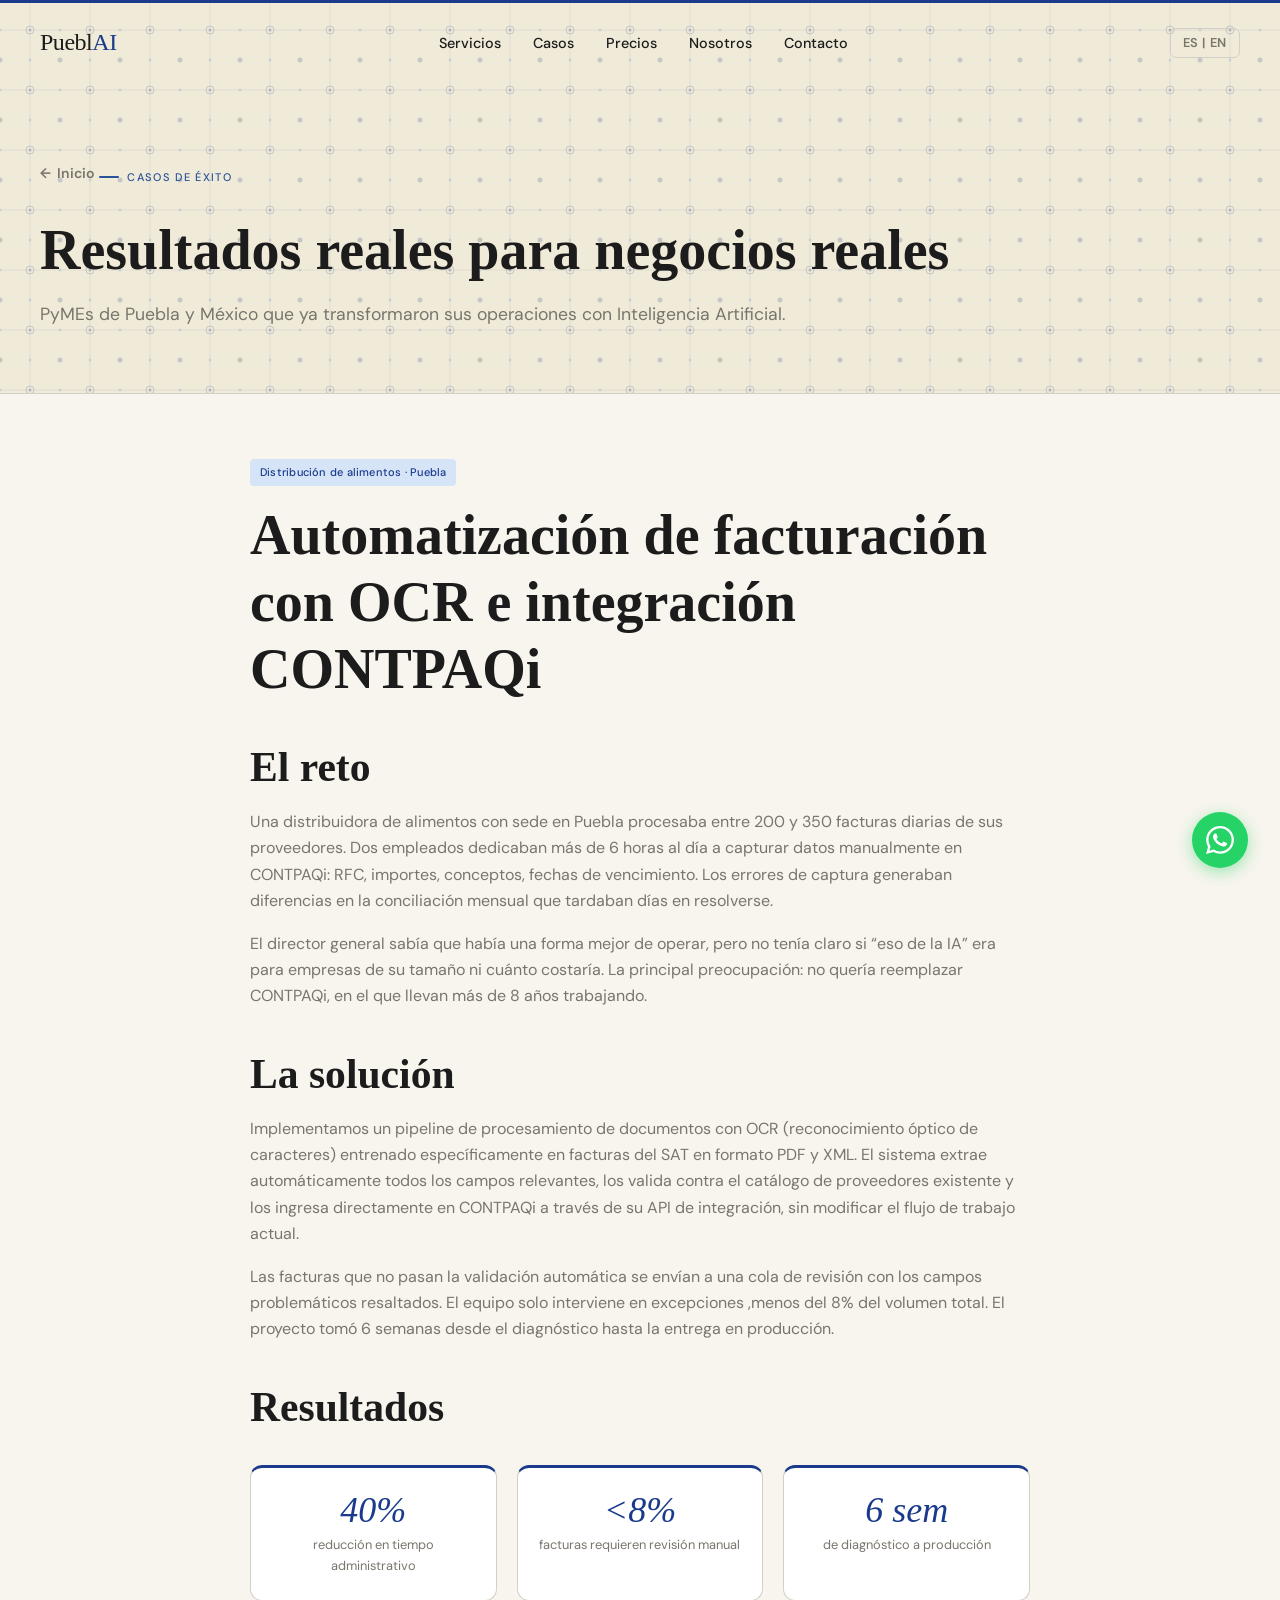
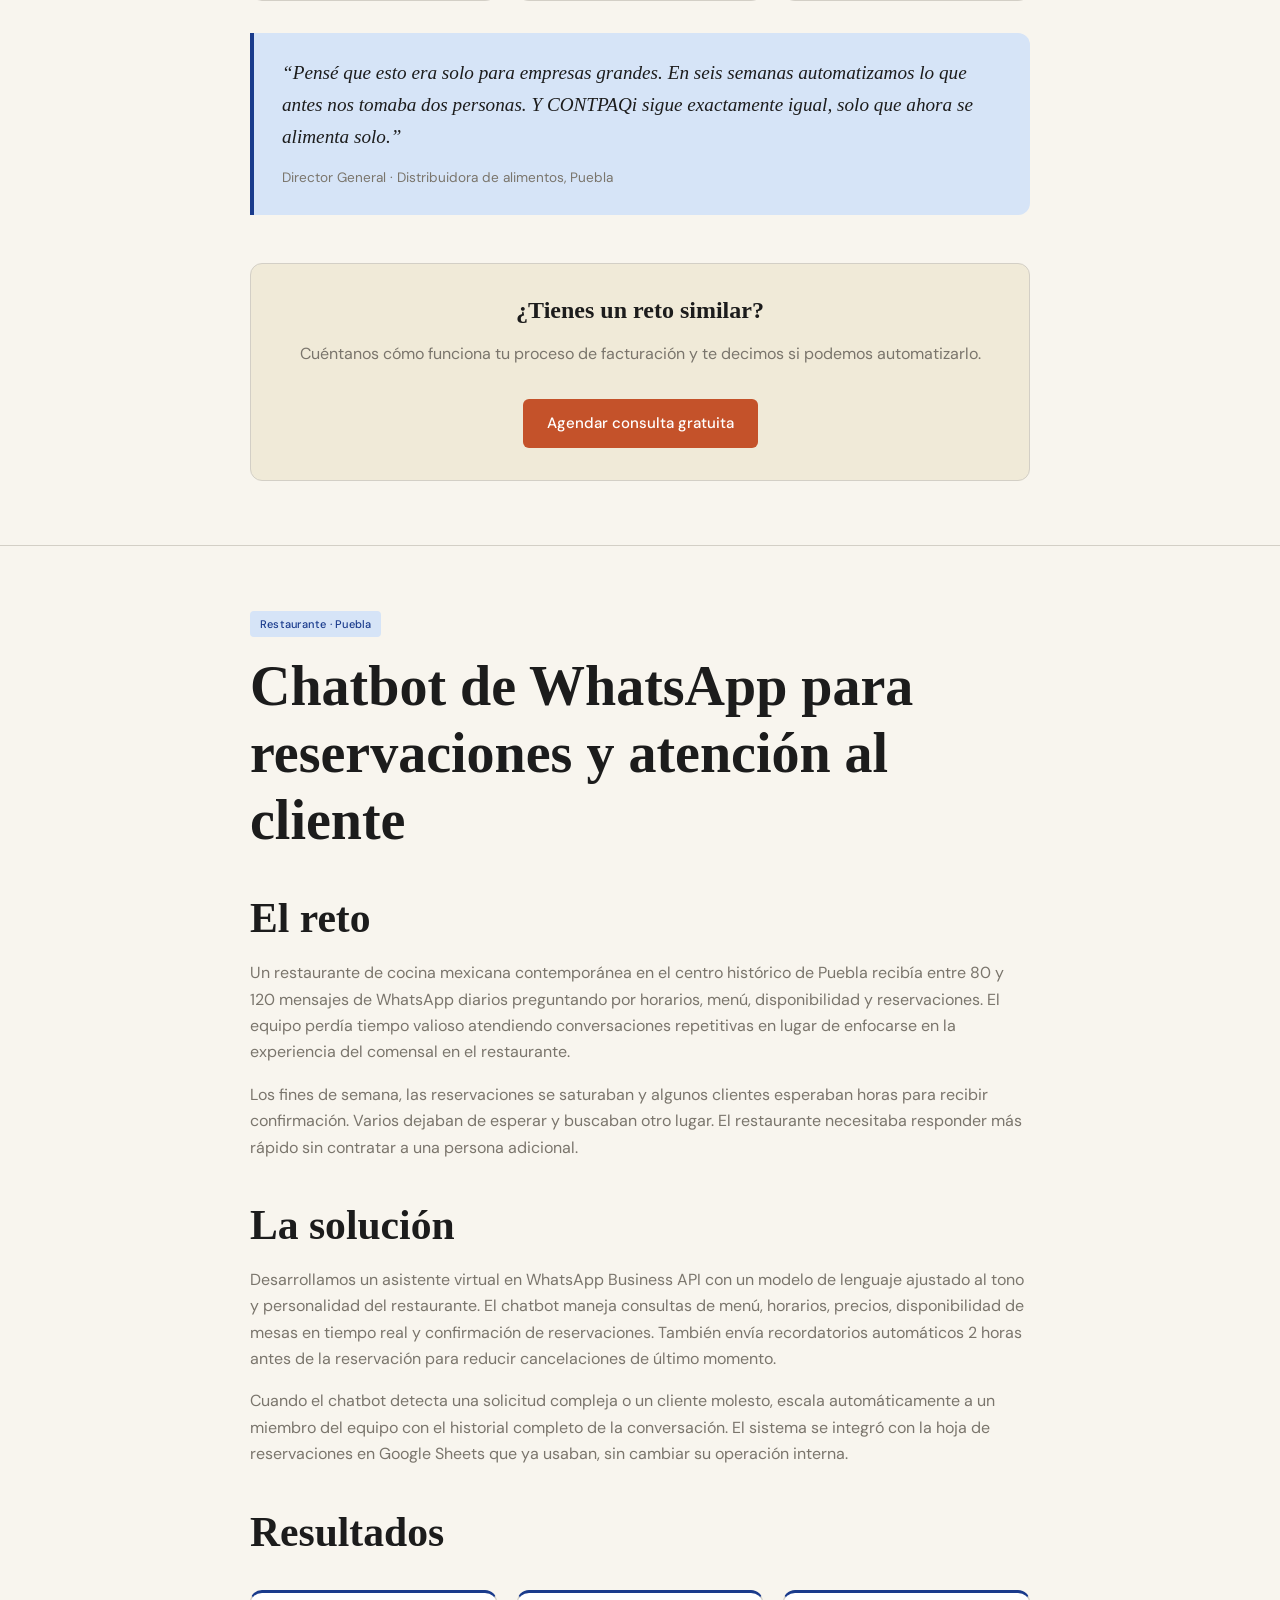
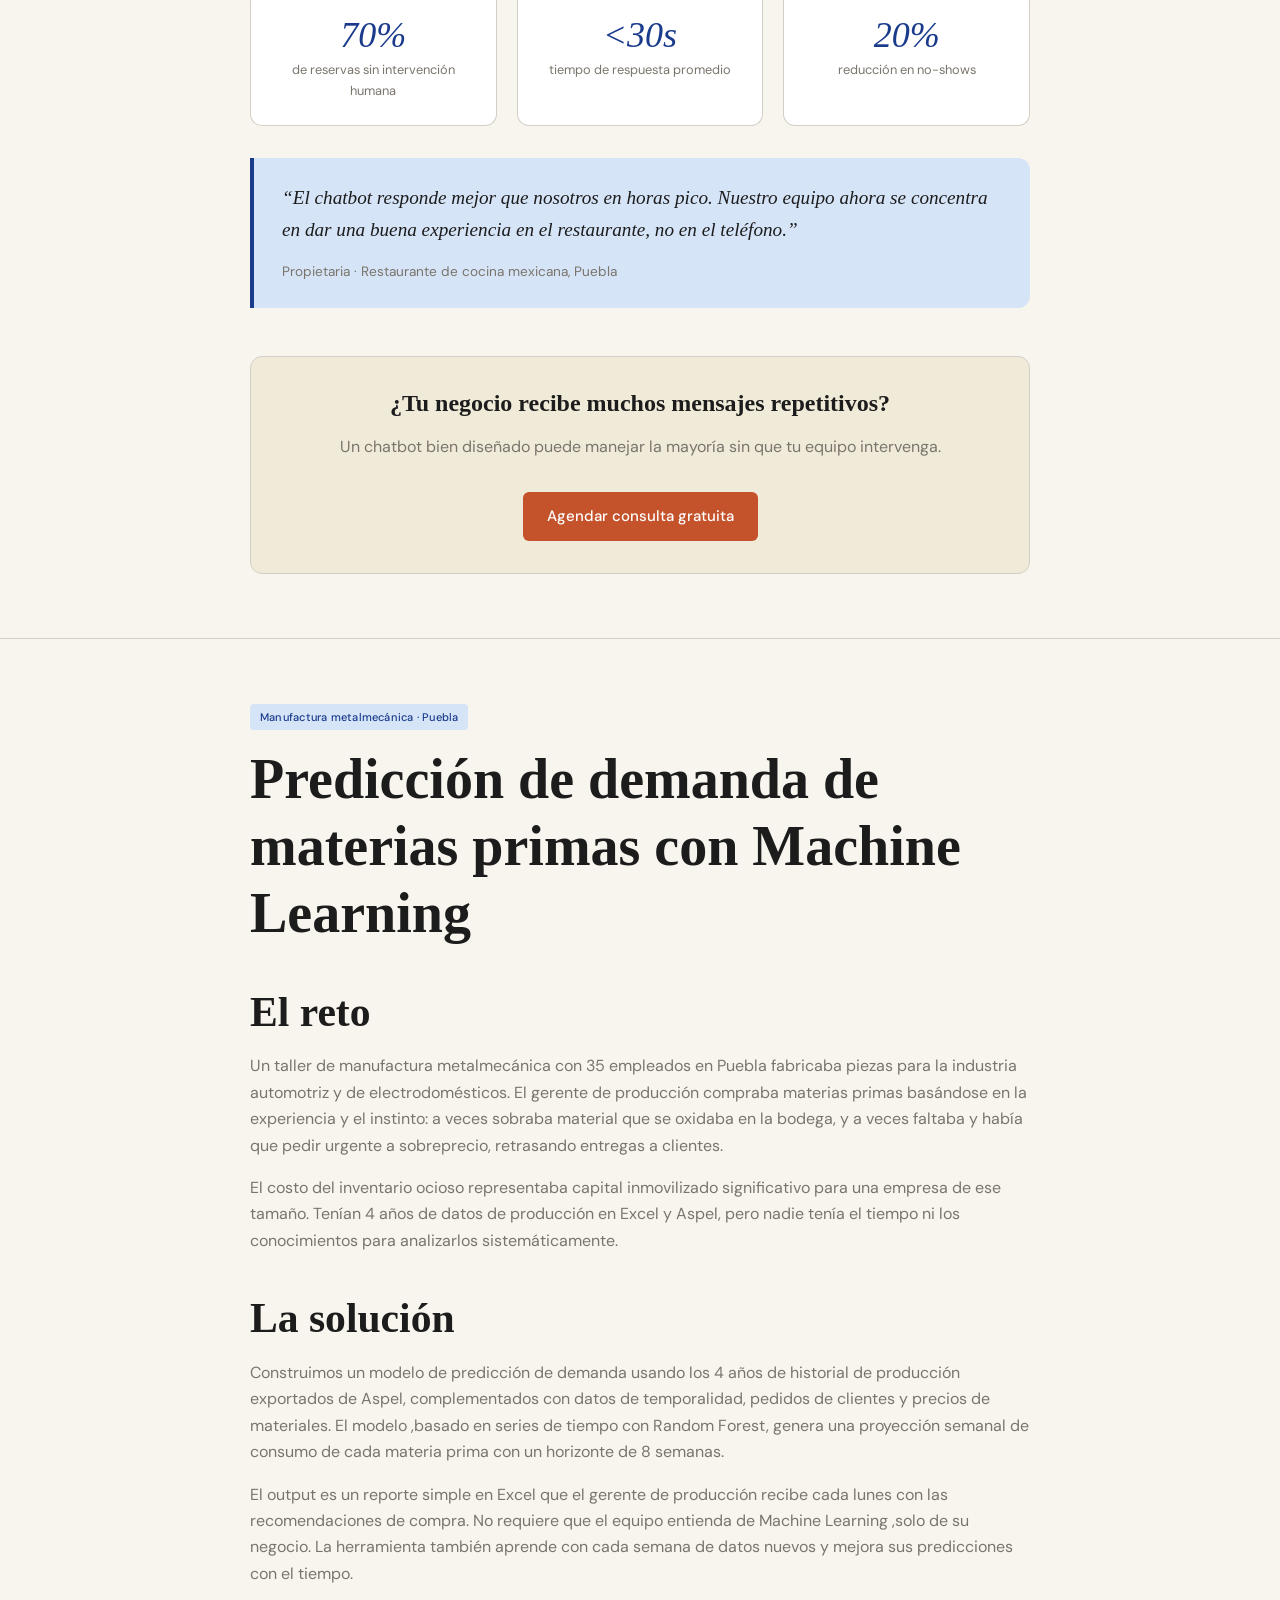
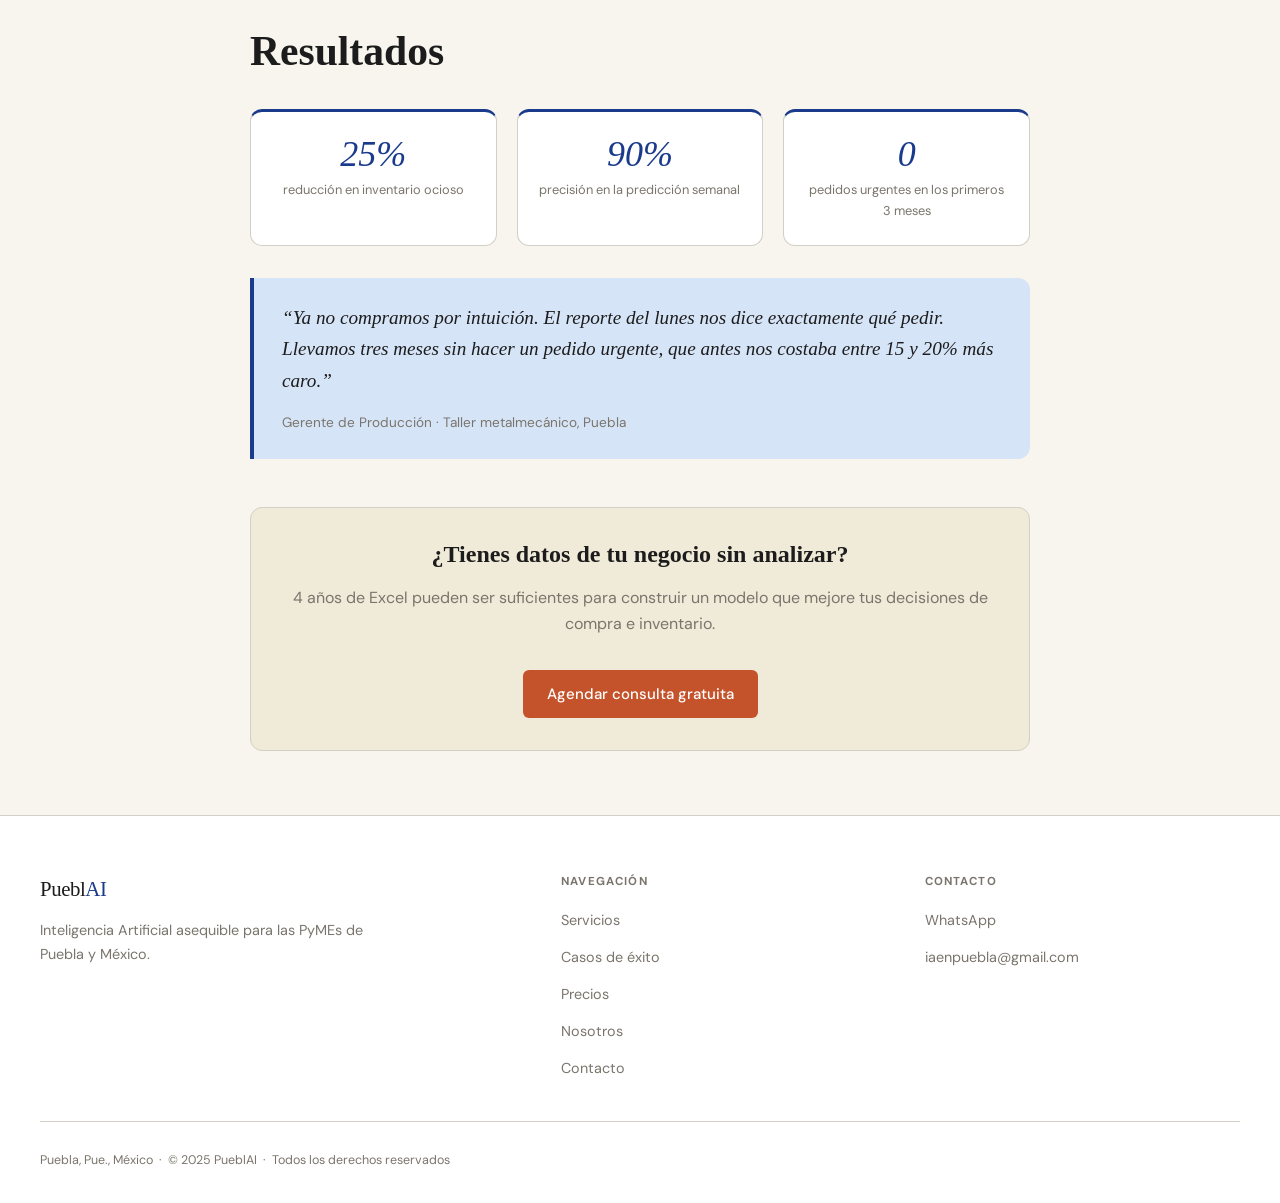
==== commit a6e6ac2f: "Update" ====
--- a/casos.html
+++ b/casos.html
@@ -3,11 +3,11 @@
 <head>
   <meta charset="UTF-8" />
   <meta name="viewport" content="width=device-width, initial-scale=1.0" />
-  <title>Casos de éxito — PueblAI · IA para PyMEs en Puebla, México</title>
+  <title>Casos de éxito , PueblAI · IA para PyMEs en Puebla, México</title>
   <meta name="description" content="Casos de éxito de automatización e Inteligencia Artificial para PyMEs en Puebla y México. Resultados reales: facturación, chatbots, predicción de inventario." />
 
   <!-- Open Graph -->
-  <meta property="og:title"       content="Casos de éxito — PueblAI" />
+  <meta property="og:title"       content="Casos de éxito , PueblAI" />
   <meta property="og:description" content="Cómo las PyMEs de Puebla transformaron sus operaciones con IA." />
   <meta property="og:type"        content="website" />
   <meta property="og:locale"      content="es_MX" />
@@ -24,7 +24,7 @@
   <!-- NAVIGATION -->
   <nav class="site-nav" role="navigation" aria-label="Navegación principal">
     <div class="nav-inner">
-      <a href="index.html" class="nav-logo" aria-label="PueblAI — Inicio">
+      <a href="index.html" class="nav-logo" aria-label="PueblAI , Inicio">
         Puebl<span>AI</span>
       </a>
       <ul class="nav-links" role="list">
@@ -89,7 +89,7 @@
   <main>
 
     <!-- ══════════════════════════════════════
-         CASE 1 — Distribuidora de alimentos
+         CASE 1 , Distribuidora de alimentos
     ══════════════════════════════════════ -->
     <article class="case-full" id="distribuidora-alimentos">
       <div class="case-full-inner">
@@ -133,9 +133,9 @@
           Implementamos un pipeline de procesamiento de documentos con OCR (reconocimiento óptico de caracteres) entrenado específicamente en facturas del SAT en formato PDF y XML. El sistema extrae automáticamente todos los campos relevantes, los valida contra el catálogo de proveedores existente y los ingresa directamente en CONTPAQi a través de su API de integración, sin modificar el flujo de trabajo actual.
         </p>
         <p class="fade-in"
-           data-es="Las facturas que no pasan la validación automática se envían a una cola de revisión con los campos problemáticos resaltados. El equipo solo interviene en excepciones —menos del 8% del volumen total. El proyecto tomó 6 semanas desde el diagnóstico hasta la entrega en producción."
-           data-en="Invoices that do not pass automatic validation are sent to a review queue with the problematic fields highlighted. The team only intervenes in exceptions — less than 8% of total volume. The project took 6 weeks from diagnosis to production delivery.">
-          Las facturas que no pasan la validación automática se envían a una cola de revisión con los campos problemáticos resaltados. El equipo solo interviene en excepciones —menos del 8% del volumen total. El proyecto tomó 6 semanas desde el diagnóstico hasta la entrega en producción.
+           data-es="Las facturas que no pasan la validación automática se envían a una cola de revisión con los campos problemáticos resaltados. El equipo solo interviene en excepciones ,menos del 8% del volumen total. El proyecto tomó 6 semanas desde el diagnóstico hasta la entrega en producción."
+           data-en="Invoices that do not pass automatic validation are sent to a review queue with the problematic fields highlighted. The team only intervenes in exceptions , less than 8% of total volume. The project took 6 weeks from diagnosis to production delivery.">
+          Las facturas que no pasan la validación automática se envían a una cola de revisión con los campos problemáticos resaltados. El equipo solo interviene en excepciones ,menos del 8% del volumen total. El proyecto tomó 6 semanas desde el diagnóstico hasta la entrega en producción.
         </p>
 
         <!-- Results -->
@@ -204,7 +204,7 @@
     <hr style="border:none; border-top: 1px solid var(--border);" />
 
     <!-- ══════════════════════════════════════
-         CASE 2 — Restaurante
+         CASE 2 , Restaurante
     ══════════════════════════════════════ -->
     <article class="case-full" id="restaurante-puebla">
       <div class="case-full-inner">
@@ -310,7 +310,7 @@
     <hr style="border:none; border-top: 1px solid var(--border);" />
 
     <!-- ══════════════════════════════════════
-         CASE 3 — Manufactura
+         CASE 3 , Manufactura
     ══════════════════════════════════════ -->
     <article class="case-full" id="manufactura-puebla">
       <div class="case-full-inner">
@@ -343,14 +343,14 @@
         <!-- Solution -->
         <h2 class="fade-in" data-es="La solución" data-en="The solution">La solución</h2>
         <p class="fade-in"
-           data-es="Construimos un modelo de predicción de demanda usando los 4 años de historial de producción exportados de Aspel, complementados con datos de temporalidad, pedidos de clientes y precios de materiales. El modelo —basado en series de tiempo con Random Forest— genera una proyección semanal de consumo de cada materia prima con un horizonte de 8 semanas."
-           data-en="We built a demand forecasting model using the 4 years of production history exported from Aspel, supplemented with seasonality data, customer orders and material pricing. The model — based on time series with Random Forest — generates a weekly consumption forecast for each raw material with an 8-week horizon.">
-          Construimos un modelo de predicción de demanda usando los 4 años de historial de producción exportados de Aspel, complementados con datos de temporalidad, pedidos de clientes y precios de materiales. El modelo —basado en series de tiempo con Random Forest— genera una proyección semanal de consumo de cada materia prima con un horizonte de 8 semanas.
-        </p>
-        <p class="fade-in"
-           data-es="El output es un reporte simple en Excel que el gerente de producción recibe cada lunes con las recomendaciones de compra. No requiere que el equipo entienda de Machine Learning —solo de su negocio. La herramienta también aprende con cada semana de datos nuevos y mejora sus predicciones con el tiempo."
-           data-en="The output is a simple Excel report that the production manager receives every Monday with purchase recommendations. It does not require the team to understand Machine Learning — only their business. The tool also learns from each week of new data and improves its predictions over time.">
-          El output es un reporte simple en Excel que el gerente de producción recibe cada lunes con las recomendaciones de compra. No requiere que el equipo entienda de Machine Learning —solo de su negocio. La herramienta también aprende con cada semana de datos nuevos y mejora sus predicciones con el tiempo.
+           data-es="Construimos un modelo de predicción de demanda usando los 4 años de historial de producción exportados de Aspel, complementados con datos de temporalidad, pedidos de clientes y precios de materiales. El modelo ,basado en series de tiempo con Random Forest, genera una proyección semanal de consumo de cada materia prima con un horizonte de 8 semanas."
+           data-en="We built a demand forecasting model using the 4 years of production history exported from Aspel, supplemented with seasonality data, customer orders and material pricing. The model , based on time series with Random Forest , generates a weekly consumption forecast for each raw material with an 8-week horizon.">
+          Construimos un modelo de predicción de demanda usando los 4 años de historial de producción exportados de Aspel, complementados con datos de temporalidad, pedidos de clientes y precios de materiales. El modelo ,basado en series de tiempo con Random Forest, genera una proyección semanal de consumo de cada materia prima con un horizonte de 8 semanas.
+        </p>
+        <p class="fade-in"
+           data-es="El output es un reporte simple en Excel que el gerente de producción recibe cada lunes con las recomendaciones de compra. No requiere que el equipo entienda de Machine Learning ,solo de su negocio. La herramienta también aprende con cada semana de datos nuevos y mejora sus predicciones con el tiempo."
+           data-en="The output is a simple Excel report that the production manager receives every Monday with purchase recommendations. It does not require the team to understand Machine Learning , only their business. The tool also learns from each week of new data and improves its predictions over time.">
+          El output es un reporte simple en Excel que el gerente de producción recibe cada lunes con las recomendaciones de compra. No requiere que el equipo entienda de Machine Learning ,solo de su negocio. La herramienta también aprende con cada semana de datos nuevos y mejora sus predicciones con el tiempo.
         </p>
 
         <!-- Results -->
@@ -442,7 +442,7 @@
           <h5 data-es="Contacto" data-en="Contact">Contacto</h5>
           <ul role="list">
             <li><a href="https://wa.me/52XXXXXXXXXX" target="_blank" rel="noopener noreferrer">WhatsApp</a></li>
-            <li><a href="mailto:hola@pueblai.mx">hola@pueblai.mx</a></li>
+            <li><a href="mailto:iaenpuebla@gmail.com">iaenpuebla@gmail.com</a></li>
           </ul>
         </div>
       </div>
--- a/css/styles.css
+++ b/css/styles.css
@@ -8,40 +8,60 @@
 /* ============================================================
    1. CUSTOM PROPERTIES
    ============================================================ */
+/* Talavera Poblana palette — cobalt + cream + terracotta */
 :root {
-  --accent:       #c84b11;
-  --accent-light: #fdf0ea;
-  --ink:          #1a1a1a;
-  --muted:        #6b6b6b;
-  --bg:           #faf9f7;
-  --card:         #ffffff;
-  --border:       #e8e4df;
-  --tag-bg:       #f0ece7;
-  --radius-sm:    8px;
+  /* ─── PALETA PRINCIPAL ─── */
+  --color-cobalt:        #1A3B8C;
+  --color-cobalt-mid:    #2B5299;
+  --color-cobalt-light:  #D6E4F7;
+  --color-cobalt-border: #4A72B8;
+
+  --color-base:          #F8F5EE;
+  --color-cream:         #F0EAD8;
+
+  /* ─── ACENTOS ─── */
+  --color-terracotta:    #C4522A;
+  --color-amber:         #D4920A;
+  --color-sage:          #5A7A3A;
+
+  /* ─── TIPOGRAFÍA ─── */
+  --color-ink:           #1C1C1C;
+  --color-warm-gray:     #7A756C;
+  --color-border:        #D3CFC6;
+
+  /* ─── BADGES ─── */
+  --color-badge-terra-bg:   #F5E5DF;
+  --color-badge-amber-bg:   #FBF0D6;
+  --color-badge-sage-bg:    #E6EFD9;
+  --color-badge-amber-text: #8A5E05;
+
+  /* ─── ALIASES (compatibilidad con clases existentes) ─── */
+  --accent:       var(--color-cobalt);
+  --accent-2:     #6b9fd4;
+  --accent-light: var(--color-cobalt-light);
+  --ink:          var(--color-ink);
+  --muted:        var(--color-warm-gray);
+  --bg:           var(--color-base);
+  --card:         #fff;
+  --border:       var(--color-border);
+  --tag-bg:       var(--color-cream);
+  --bg-rgb:       248,245,238;
+
+  /* ─── FUENTES ─── */
+  --font-display: 'Playfair Display', Georgia, serif;
+  --font-ui:      'DM Sans', system-ui, sans-serif;
+  --font-serif:   var(--font-display);
+  --font-sans:    var(--font-ui);
+
+  /* ─── LAYOUT ─── */
+  --radius-sm:    6px;
   --radius-md:    12px;
   --radius-lg:    16px;
-  --shadow-card:  0 2px 12px rgba(0,0,0,0.06);
-  --shadow-hover: 0 6px 24px rgba(0,0,0,0.10);
+  --shadow-card:  0 2px 12px rgba(26, 59, 140, 0.08);
+  --shadow-hover: 0 8px 28px rgba(26, 59, 140, 0.16);
   --transition:   0.2s ease;
-  --font-serif:   'DM Serif Display', serif;
-  --font-sans:    'DM Sans', sans-serif;
   --max-width:    1200px;
   --section-pad:  5rem 1.5rem;
-}
-
-@media (prefers-color-scheme: dark) {
-  :root {
-    --ink:          #ece9e4;
-    --muted:        #9c9892;
-    --accent:       #e86030;
-    --accent-light: #2a1a0f;
-    --bg:           #141210;
-    --card:         #1e1c1a;
-    --border:       #2e2b28;
-    --tag-bg:       #252220;
-    --shadow-card:  0 2px 12px rgba(0,0,0,0.25);
-    --shadow-hover: 0 6px 24px rgba(0,0,0,0.40);
-  }
 }
 
 /* ============================================================
@@ -128,14 +148,24 @@
 
 /* Section eyebrow label */
 .section-eyebrow {
-  display: inline-block;
-  font-family: var(--font-sans);
-  font-size: 0.72rem;
-  font-weight: 600;
+  display: inline-flex;
+  align-items: center;
+  gap: 8px;
+  font-family: var(--font-ui);
+  font-size: 0.6875rem;
+  font-weight: 500;
   letter-spacing: 0.12em;
   text-transform: uppercase;
-  color: var(--accent);
+  color: var(--color-cobalt-mid);
   margin-bottom: 0.75rem;
+}
+.section-eyebrow::before {
+  content: '';
+  display: inline-block;
+  width: 20px; height: 2px;
+  background: var(--color-cobalt-mid);
+  border-radius: 2px;
+  flex-shrink: 0;
 }
 
 /* Metric number */
@@ -147,61 +177,144 @@
   line-height: 1;
 }
 
-/* Tag pill */
+/* Tag pill (legado — mantenido para compatibilidad) */
 .tag {
   display: inline-block;
-  background: var(--tag-bg);
-  color: var(--muted);
-  font-size: 0.72rem;
-  font-weight: 600;
-  letter-spacing: 0.06em;
-  text-transform: uppercase;
-  padding: 0.3rem 0.75rem;
-  border-radius: 100px;
-  border: 1px solid var(--border);
-}
-
-/* Primary button */
+  background: var(--color-cobalt-light);
+  color: var(--color-cobalt);
+  font-size: 0.6875rem;
+  font-weight: 500;
+  letter-spacing: 0.02em;
+  padding: 4px 10px;
+  border-radius: 4px;
+}
+
+/* ── Badge system ── */
+.badge {
+  display: inline-block;
+  font-family: var(--font-ui);
+  font-size: 0.6875rem;
+  font-weight: 500;
+  padding: 4px 10px;
+  border-radius: 4px;
+  letter-spacing: 0.02em;
+}
+.badge--cobalt { background: var(--color-cobalt-light);      color: var(--color-cobalt); }
+.badge--terra  { background: var(--color-badge-terra-bg);    color: var(--color-terracotta); }
+.badge--amber  { background: var(--color-badge-amber-bg);    color: var(--color-badge-amber-text); }
+.badge--sage   { background: var(--color-badge-sage-bg);     color: var(--color-sage); }
+
+/* ── Separador decorativo talavera ── */
+.divider-talavera {
+  display: flex;
+  align-items: center;
+  gap: 12px;
+  margin: 0;
+  padding: 0 1.5rem;
+}
+.divider-talavera__line {
+  flex: 1;
+  height: 1px;
+  background: var(--color-border);
+}
+.divider-talavera__diamond {
+  width: 14px;
+  height: 14px;
+  border: 2px solid var(--color-cobalt-border);
+  transform: rotate(45deg);
+  flex-shrink: 0;
+  position: relative;
+}
+.divider-talavera__diamond::after {
+  content: '';
+  position: absolute;
+  top: 50%; left: 50%;
+  transform: translate(-50%, -50%);
+  width: 4px; height: 4px;
+  background: var(--color-cobalt-border);
+  border-radius: 50%;
+}
+
+/* ── Primario: SOLO para "Agendar consulta gratuita" ── */
 .btn-primary {
   display: inline-block;
-  background: var(--accent);
+  background: var(--color-terracotta);
   color: #fff !important;
-  font-weight: 600;
-  padding: 0.85rem 1.75rem;
+  font-family: var(--font-ui);
+  font-weight: 500;
+  font-size: 0.9375rem;
+  padding: 0.75rem 1.5rem;
   border-radius: var(--radius-sm);
   border: none;
   cursor: pointer;
-  transition: background var(--transition), transform var(--transition), box-shadow var(--transition);
+  transition: background var(--transition);
   text-align: center;
   white-space: nowrap;
 }
-
 .btn-primary:hover {
-  background: #a83a0d;
-  transform: translateY(-1px);
-  box-shadow: 0 4px 16px rgba(200,75,17,0.35);
+  background: #A84420;
   opacity: 1;
 }
 
-/* Outline button */
+/* ── Secundario: acciones importantes no-CTA ── */
+.btn-secondary {
+  display: inline-block;
+  background: var(--color-cobalt);
+  color: #fff !important;
+  font-family: var(--font-ui);
+  font-weight: 500;
+  font-size: 0.9375rem;
+  padding: 0.75rem 1.5rem;
+  border-radius: var(--radius-sm);
+  border: none;
+  cursor: pointer;
+  transition: background var(--transition);
+  text-align: center;
+  white-space: nowrap;
+}
+.btn-secondary:hover {
+  background: var(--color-cobalt-mid);
+  opacity: 1;
+}
+
+/* ── Outline: cuando hay dos CTAs juntos ── */
 .btn-outline {
   display: inline-block;
   background: transparent;
-  color: var(--accent) !important;
-  font-weight: 600;
-  padding: 0.85rem 1.75rem;
+  color: var(--color-cobalt) !important;
+  font-family: var(--font-ui);
+  font-weight: 500;
+  font-size: 0.9375rem;
+  padding: 0.75rem 1.5rem;
   border-radius: var(--radius-sm);
-  border: 2px solid var(--accent);
+  border: 1.5px solid var(--color-cobalt);
   cursor: pointer;
-  transition: background var(--transition), color var(--transition), transform var(--transition);
+  transition: background var(--transition), color var(--transition);
   text-align: center;
   white-space: nowrap;
 }
-
 .btn-outline:hover {
-  background: var(--accent);
+  background: var(--color-cobalt);
   color: #fff !important;
-  transform: translateY(-1px);
+  opacity: 1;
+}
+
+/* ── Ghost / Link: CTAs de servicios y casos ── */
+.btn-ghost {
+  display: inline-block;
+  background: none;
+  border: none;
+  color: var(--color-cobalt);
+  font-family: var(--font-ui);
+  font-weight: 500;
+  font-size: 0.9375rem;
+  text-decoration: underline;
+  text-underline-offset: 3px;
+  cursor: pointer;
+  padding: 0;
+}
+.btn-ghost:hover {
+  color: var(--color-terracotta);
   opacity: 1;
 }
 
@@ -232,6 +345,7 @@
   left: 0;
   right: 0;
   z-index: 1000;
+  border-top: 3px solid var(--accent);
   padding: 1.25rem 1.5rem;
   display: flex;
   align-items: center;
@@ -400,11 +514,38 @@
 /* ============================================================
    7. HERO SECTION
    ============================================================ */
+/* Hero — patrón azulejo talavera a 7% opacidad */
 #hero {
   min-height: 100vh;
   padding: 8rem 1.5rem 5rem;
   display: flex;
   align-items: center;
+  position: relative;
+  background-color: var(--color-base);
+  background-image: url("data:image/svg+xml,%3Csvg width='80' height='80' viewBox='0 0 80 80' xmlns='http://www.w3.org/2000/svg'%3E%3Cg fill='none' stroke='%231A3B8C' stroke-width='0.8' opacity='0.07'%3E%3Crect x='10' y='10' width='60' height='60'/%3E%3Crect x='25' y='25' width='30' height='30' transform='rotate(45 40 40)'/%3E%3Ccircle cx='40' cy='40' r='4'/%3E%3Cline x1='40' y1='10' x2='40' y2='70'/%3E%3Cline x1='10' y1='40' x2='70' y2='40'/%3E%3C/g%3E%3C/svg%3E");
+  background-size: 80px 80px;
+}
+
+/* Gradient overlay suave — deja ver el patrón del lado derecho */
+#hero::before {
+  content: '';
+  position: absolute;
+  inset: 0;
+  background: linear-gradient(
+    to right,
+    rgba(var(--bg-rgb), 0.97) 0%,
+    rgba(var(--bg-rgb), 0.92) 50%,
+    rgba(var(--bg-rgb), 0.30) 75%,
+    rgba(var(--bg-rgb), 0.10) 100%
+  );
+  pointer-events: none;
+  z-index: 0;
+}
+
+@media (max-width: 768px) {
+  #hero::before {
+    background: rgba(var(--bg-rgb), 0.93);
+  }
 }
 
 .hero-inner {
@@ -415,6 +556,8 @@
   gap: 4rem;
   align-items: center;
   width: 100%;
+  position: relative;
+  z-index: 1;
 }
 
 .hero-left {
@@ -424,18 +567,66 @@
 }
 
 .hero-left h1 {
+  font-family: var(--font-display);
+  font-weight: 700;
+  font-size: var(--text-display, clamp(2rem, 5vw, 3.5rem));
+  color: var(--color-cobalt);
+  line-height: 1.15;
+  letter-spacing: -0.01em;
+}
+
+.hero-left h1 em {
   font-style: italic;
-  letter-spacing: -0.02em;
-}
-
-.hero-left h1 em {
-  color: var(--accent);
-  font-style: italic;
 }
 
 .hero-left p {
-  font-size: 1.15rem;
+  font-family: var(--font-ui);
+  font-size: 1rem;
+  color: #4A4540;
+  line-height: 1.7;
   max-width: 52ch;
+}
+
+/* ── Hero card flotante ── */
+.hero__card {
+  background: #fff;
+  border: 1px solid var(--color-border);
+  border-left: 4px solid var(--color-cobalt);
+  border-radius: var(--radius-md);
+  padding: 1.5rem;
+  max-width: 340px;
+  box-shadow: 0 2px 12px rgba(26, 59, 140, 0.08);
+}
+.hero__card-tag {
+  display: flex;
+  gap: 6px;
+  margin-bottom: 0.75rem;
+}
+.hero__card-problem {
+  font-family: var(--font-ui);
+  font-size: 0.9375rem;
+  font-weight: 500;
+  color: var(--color-ink);
+  margin-bottom: 1rem;
+  line-height: 1.4;
+}
+.hero__card-metric {
+  display: flex;
+  flex-direction: column;
+  gap: 2px;
+}
+.hero__card-number {
+  display: block;
+  font-family: var(--font-display);
+  font-size: 2.5rem;
+  font-weight: 700;
+  color: var(--color-cobalt);
+  line-height: 1;
+}
+.hero__card-label {
+  font-family: var(--font-ui);
+  font-size: 0.8125rem;
+  color: var(--color-warm-gray);
 }
 
 .hero-ctas {
@@ -498,6 +689,7 @@
   position: absolute;
   bottom: 2.5rem;
   left: 50%;
+  z-index: 2;
   transform: translateX(-50%);
   display: flex;
   flex-direction: column;
@@ -640,8 +832,8 @@
 }
 
 .service-card {
-  background: var(--card);
-  border: 0.5px solid var(--border);
+  background: #fff;
+  border: 1px solid var(--color-border);
   border-radius: var(--radius-md);
   padding: 1.75rem 1.5rem;
   box-shadow: var(--shadow-card);
@@ -654,7 +846,7 @@
 
 .service-card:hover {
   box-shadow: var(--shadow-hover);
-  border-left: 3px solid var(--accent);
+  border-left: 3px solid var(--color-cobalt);
   transform: translateY(-2px);
 }
 
@@ -732,15 +924,12 @@
 }
 
 .case-card {
-  background: var(--card);
-  border: 0.5px solid var(--border);
-  border-left: 4px solid var(--accent);
+  background: var(--color-base);
+  border: 1px solid var(--color-border);
   border-radius: var(--radius-md);
-  padding: 1.75rem;
+  overflow: hidden;
   box-shadow: var(--shadow-card);
   display: flex;
-  flex-direction: column;
-  gap: 1rem;
   transition: box-shadow var(--transition), transform var(--transition);
 }
 
@@ -749,40 +938,100 @@
   transform: translateY(-2px);
 }
 
+/* Accent lateral strip */
+.case-card__accent {
+  width: 4px;
+  flex-shrink: 0;
+}
+
+.case-card__body {
+  padding: 1.5rem;
+  flex: 1;
+  display: flex;
+  flex-direction: column;
+  gap: 0.75rem;
+}
+
+.case-card__tags {
+  display: flex;
+  gap: 6px;
+}
+
+.case-card__problem {
+  font-family: var(--font-ui);
+  font-size: 1rem;
+  font-weight: 500;
+  color: var(--color-ink);
+  line-height: 1.4;
+  margin: 0;
+}
+
+.case-card__solution {
+  font-family: var(--font-ui);
+  font-size: 0.9375rem;
+  color: var(--color-warm-gray);
+  line-height: 1.6;
+  margin: 0;
+  flex: 1;
+}
+
+.case-card__metric {
+  display: flex;
+  flex-direction: column;
+  gap: 2px;
+}
+
+.case-card__number {
+  display: block;
+  font-family: var(--font-display);
+  font-size: 2.5rem;
+  font-weight: 700;
+  color: var(--color-cobalt);
+  line-height: 1;
+}
+
+.case-card__metric-label {
+  font-family: var(--font-ui);
+  font-size: 0.8125rem;
+  color: var(--color-warm-gray);
+  display: block;
+}
+
+/* Legado — evitar que los h3/p sin clase rompan el layout */
 .case-card h3 {
   font-size: 1.2rem;
 }
-
 .case-card p {
   font-size: 0.9rem;
 }
 
+/* .case-metric y .case-link usados en legado */
 .case-metric {
-  font-family: var(--font-serif);
+  font-family: var(--font-display);
   font-size: 2rem;
   font-style: italic;
-  color: var(--accent);
+  color: var(--color-cobalt);
   line-height: 1;
 }
-
 .case-metric-label {
   font-size: 0.8rem;
   color: var(--muted);
   margin-top: 0.2rem;
 }
-
 .case-link {
   font-size: 0.88rem;
-  font-weight: 600;
-  color: var(--accent);
+  font-weight: 500;
+  color: var(--color-cobalt);
   margin-top: auto;
   display: inline-flex;
   align-items: center;
   gap: 0.3rem;
   transition: gap var(--transition);
-}
-
+  text-decoration: underline;
+  text-underline-offset: 3px;
+}
 .case-link:hover {
+  color: var(--color-terracotta);
   gap: 0.6rem;
   opacity: 1;
 }
@@ -796,7 +1045,7 @@
 
 .pricing-grid {
   display: grid;
-  grid-template-columns: repeat(3, 1fr);
+  grid-template-columns: repeat(4, 1fr);
   gap: 1.5rem;
   align-items: start;
 }
@@ -1560,15 +1809,14 @@
    ============================================================ */
 @media (max-width: 1024px) {
   .pricing-grid {
-    grid-template-columns: 1fr;
-    max-width: 420px;
+    grid-template-columns: repeat(2, 1fr);
+    max-width: 700px;
     margin-left: auto;
     margin-right: auto;
   }
 
   .pricing-card.featured {
     transform: none;
-    order: -1;
   }
 
   .about-inner {
@@ -1668,6 +1916,11 @@
     grid-template-columns: 1fr;
   }
 
+  .pricing-grid {
+    grid-template-columns: 1fr;
+    max-width: 380px;
+  }
+
   .trust-strip {
     flex-direction: column;
     align-items: center;
@@ -1676,7 +1929,172 @@
 }
 
 /* ============================================================
-   17. PRINT
+   17. HERO AI VISUAL & TALAVERA DECORATION
+   ============================================================ */
+
+/* Container */
+.ai-visual {
+  position: relative;
+  width: 100%;
+}
+
+/* Card that wraps the neural network SVG */
+.ai-visual-card {
+  background: var(--card);
+  border: 2px solid var(--border);
+  border-radius: var(--radius-lg);
+  padding: 1.5rem 1.5rem 1rem;
+  position: relative;
+  box-shadow: var(--shadow-card);
+  overflow: visible;
+}
+
+/* Talavera-inspired corner brackets (4 corners) */
+.ai-visual-card::before,
+.ai-visual-card::after {
+  content: '';
+  position: absolute;
+  width: 28px;
+  height: 28px;
+  border: 2.5px solid var(--accent);
+  opacity: 0.35;
+  pointer-events: none;
+}
+.ai-visual-card::before {
+  top: 10px;
+  left: 10px;
+  border-bottom: none;
+  border-right: none;
+  border-radius: var(--radius-sm) 0 0 0;
+}
+.ai-visual-card::after {
+  bottom: 10px;
+  right: 10px;
+  border-top: none;
+  border-left: none;
+  border-radius: 0 0 var(--radius-sm) 0;
+}
+.talavera-corner-tr,
+.talavera-corner-bl {
+  position: absolute;
+  width: 28px;
+  height: 28px;
+  border: 2.5px solid var(--accent);
+  opacity: 0.35;
+  pointer-events: none;
+}
+.talavera-corner-tr {
+  top: 10px;
+  right: 10px;
+  border-bottom: none;
+  border-left: none;
+  border-radius: 0 var(--radius-sm) 0 0;
+}
+.talavera-corner-bl {
+  bottom: 10px;
+  left: 10px;
+  border-top: none;
+  border-right: none;
+  border-radius: 0 0 0 var(--radius-sm);
+}
+
+/* SVG */
+.ai-neural {
+  display: block;
+  width: 100%;
+  height: auto;
+}
+
+/* Small label below the animation */
+.ai-visual-label {
+  text-align: center;
+  font-size: 0.78rem;
+  color: var(--muted);
+  letter-spacing: 0.06em;
+  text-transform: uppercase;
+  padding: 0.5rem 0 0.25rem;
+}
+
+/* Floating stat badges */
+.stat-badge {
+  position: absolute;
+  background: var(--card);
+  border: 1.5px solid var(--border);
+  border-radius: var(--radius-md);
+  padding: 0.55rem 0.85rem;
+  text-align: center;
+  box-shadow: var(--shadow-hover);
+  min-width: 72px;
+  line-height: 1.2;
+  pointer-events: none;
+}
+.stat-badge .metric-num {
+  font-size: 1.4rem;
+  display: block;
+}
+.stat-badge .badge-label {
+  font-size: 0.68rem;
+  color: var(--muted);
+  display: block;
+  margin-top: 0.1rem;
+}
+.badge-1 {
+  top: -16px;
+  left: -16px;
+}
+.badge-2 {
+  top: 50%;
+  right: -20px;
+  transform: translateY(-50%);
+}
+.badge-3 {
+  bottom: -16px;
+  left: 38%;
+  transform: translateX(-50%);
+}
+
+/* Talavera tile background for alternating sections */
+/* Cross + circle + corner dots in cobalt & sky blue */
+#credibilidad,
+#casos,
+.subpage-hero {
+  background-image: url("data:image/svg+xml,%3Csvg xmlns='http://www.w3.org/2000/svg' width='60' height='60'%3E%3Cline x1='30' y1='0' x2='30' y2='60' stroke='%231a3a7c' stroke-width='0.6' opacity='0.14'/%3E%3Cline x1='0' y1='30' x2='60' y2='30' stroke='%231a3a7c' stroke-width='0.6' opacity='0.14'/%3E%3Ccircle cx='30' cy='30' r='4' fill='none' stroke='%231a3a7c' stroke-width='1' opacity='0.2'/%3E%3Ccircle cx='30' cy='30' r='1.5' fill='%231a3a7c' opacity='0.26'/%3E%3Ccircle cx='0' cy='0' r='2.5' fill='%231a3a7c' opacity='0.2'/%3E%3Ccircle cx='60' cy='0' r='2.5' fill='%231a3a7c' opacity='0.2'/%3E%3Ccircle cx='0' cy='60' r='2.5' fill='%231a3a7c' opacity='0.2'/%3E%3Ccircle cx='60' cy='60' r='2.5' fill='%231a3a7c' opacity='0.2'/%3E%3Ccircle cx='30' cy='0' r='1.5' fill='%236b9fd4' opacity='0.26'/%3E%3Ccircle cx='30' cy='60' r='1.5' fill='%236b9fd4' opacity='0.26'/%3E%3Ccircle cx='0' cy='30' r='1.5' fill='%236b9fd4' opacity='0.26'/%3E%3Ccircle cx='60' cy='30' r='1.5' fill='%236b9fd4' opacity='0.26'/%3E%3C/svg%3E");
+  background-size: 60px 60px;
+}
+
+#credibilidad {
+  background-color: var(--color-cream);
+}
+
+#casos {
+  background-color: var(--color-cream);
+}
+
+.subpage-hero {
+  background-color: var(--tag-bg);
+}
+
+/* Desktop: show floating badges, hide row */
+.ai-badges-row { display: none; }
+
+/* Mobile: hide floating badges, show row */
+@media (max-width: 768px) {
+  .badge-1, .badge-2, .badge-3 { display: none; }
+  .ai-badges-row {
+    display: flex;
+    justify-content: center;
+    gap: 0.75rem;
+    margin-top: 1rem;
+    flex-wrap: wrap;
+  }
+  .ai-badges-row .stat-badge {
+    position: static !important;
+    transform: none !important;
+  }
+}
+
+/* ============================================================
+   18. PRINT
    ============================================================ */
 @media print {
   .site-nav,
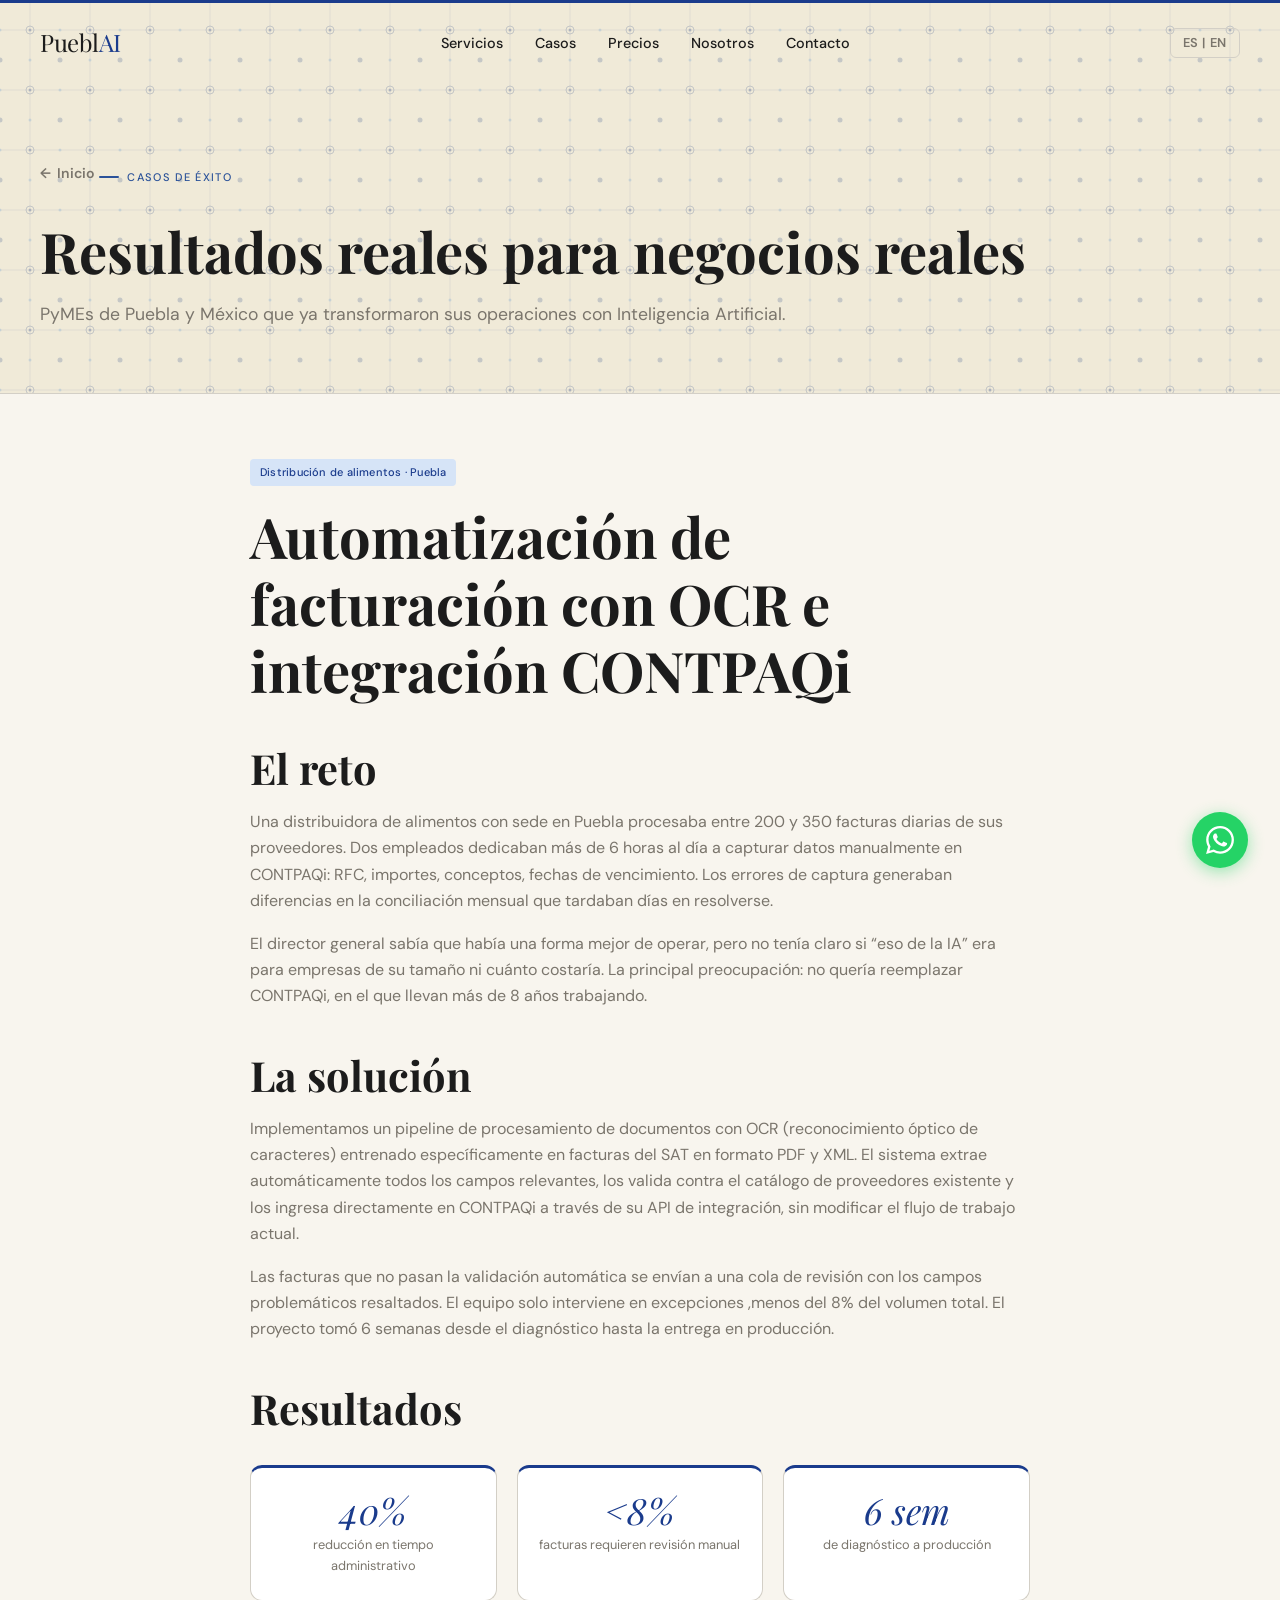
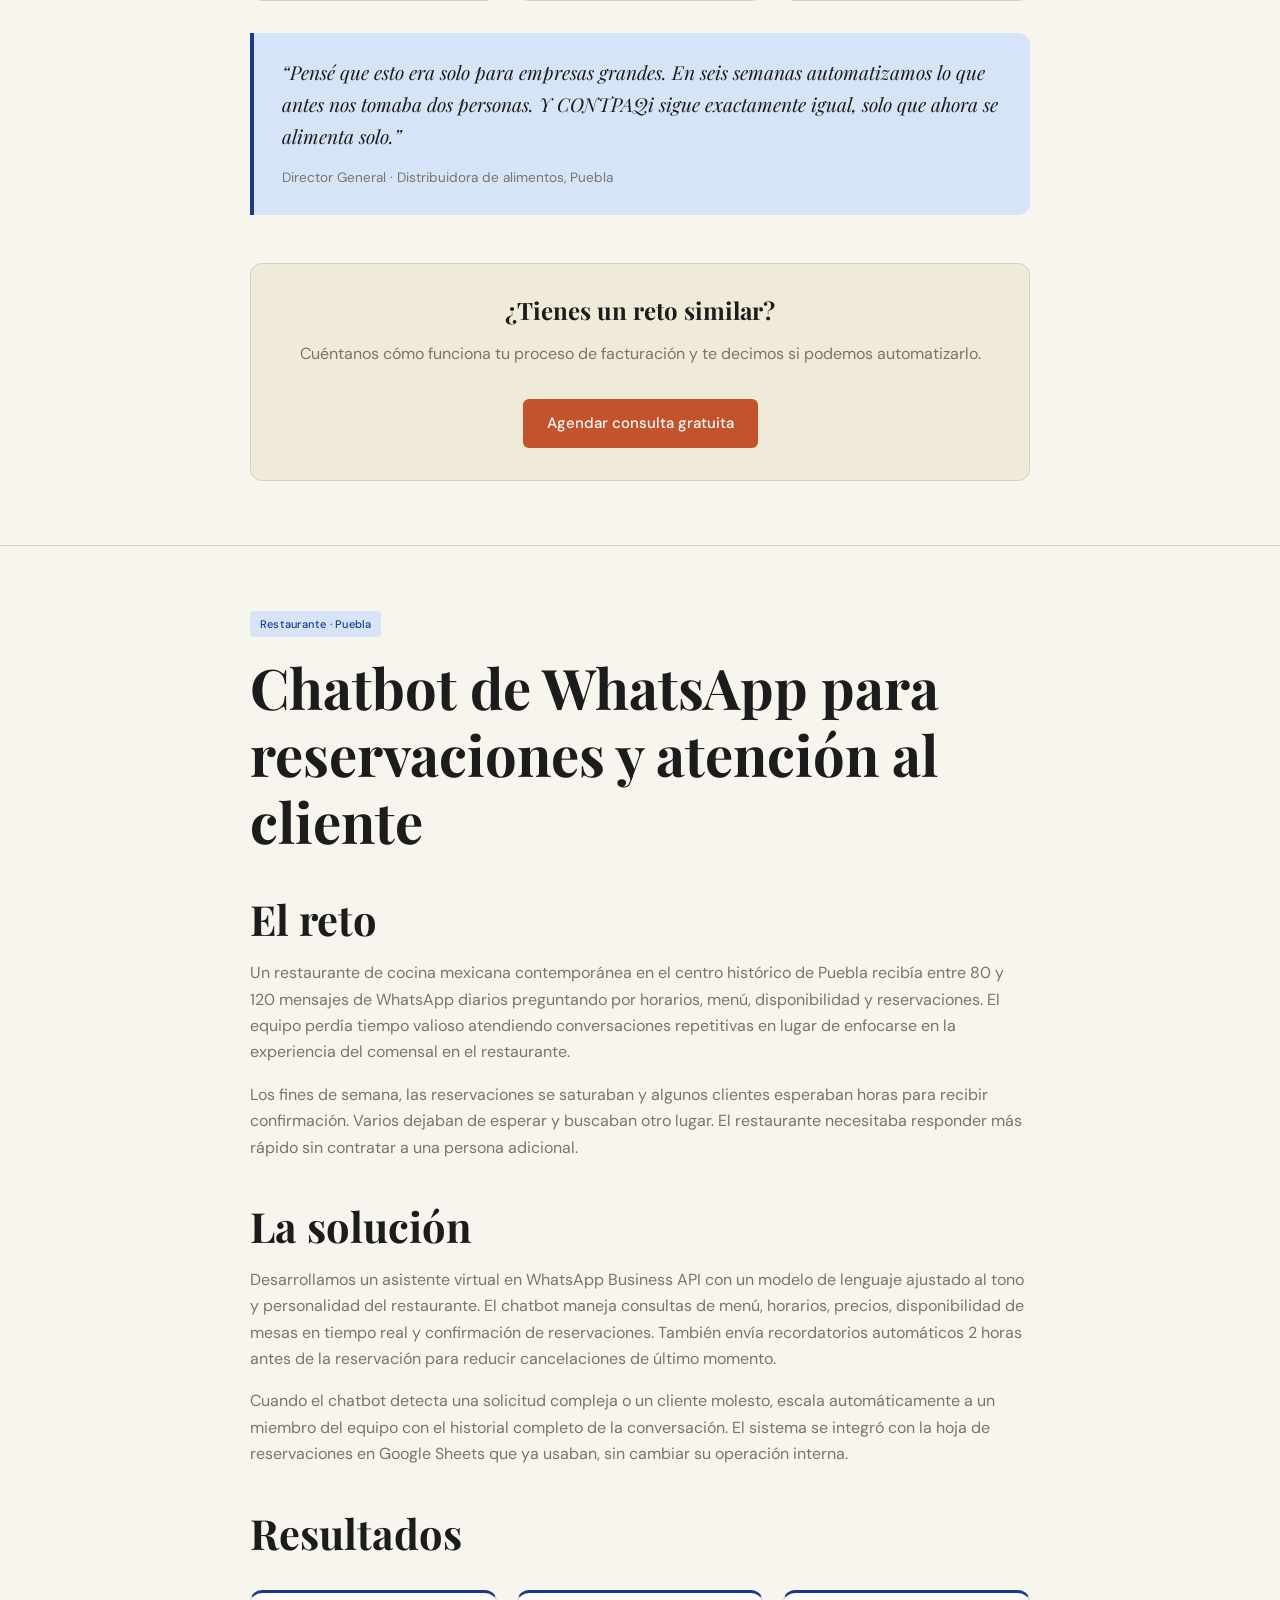
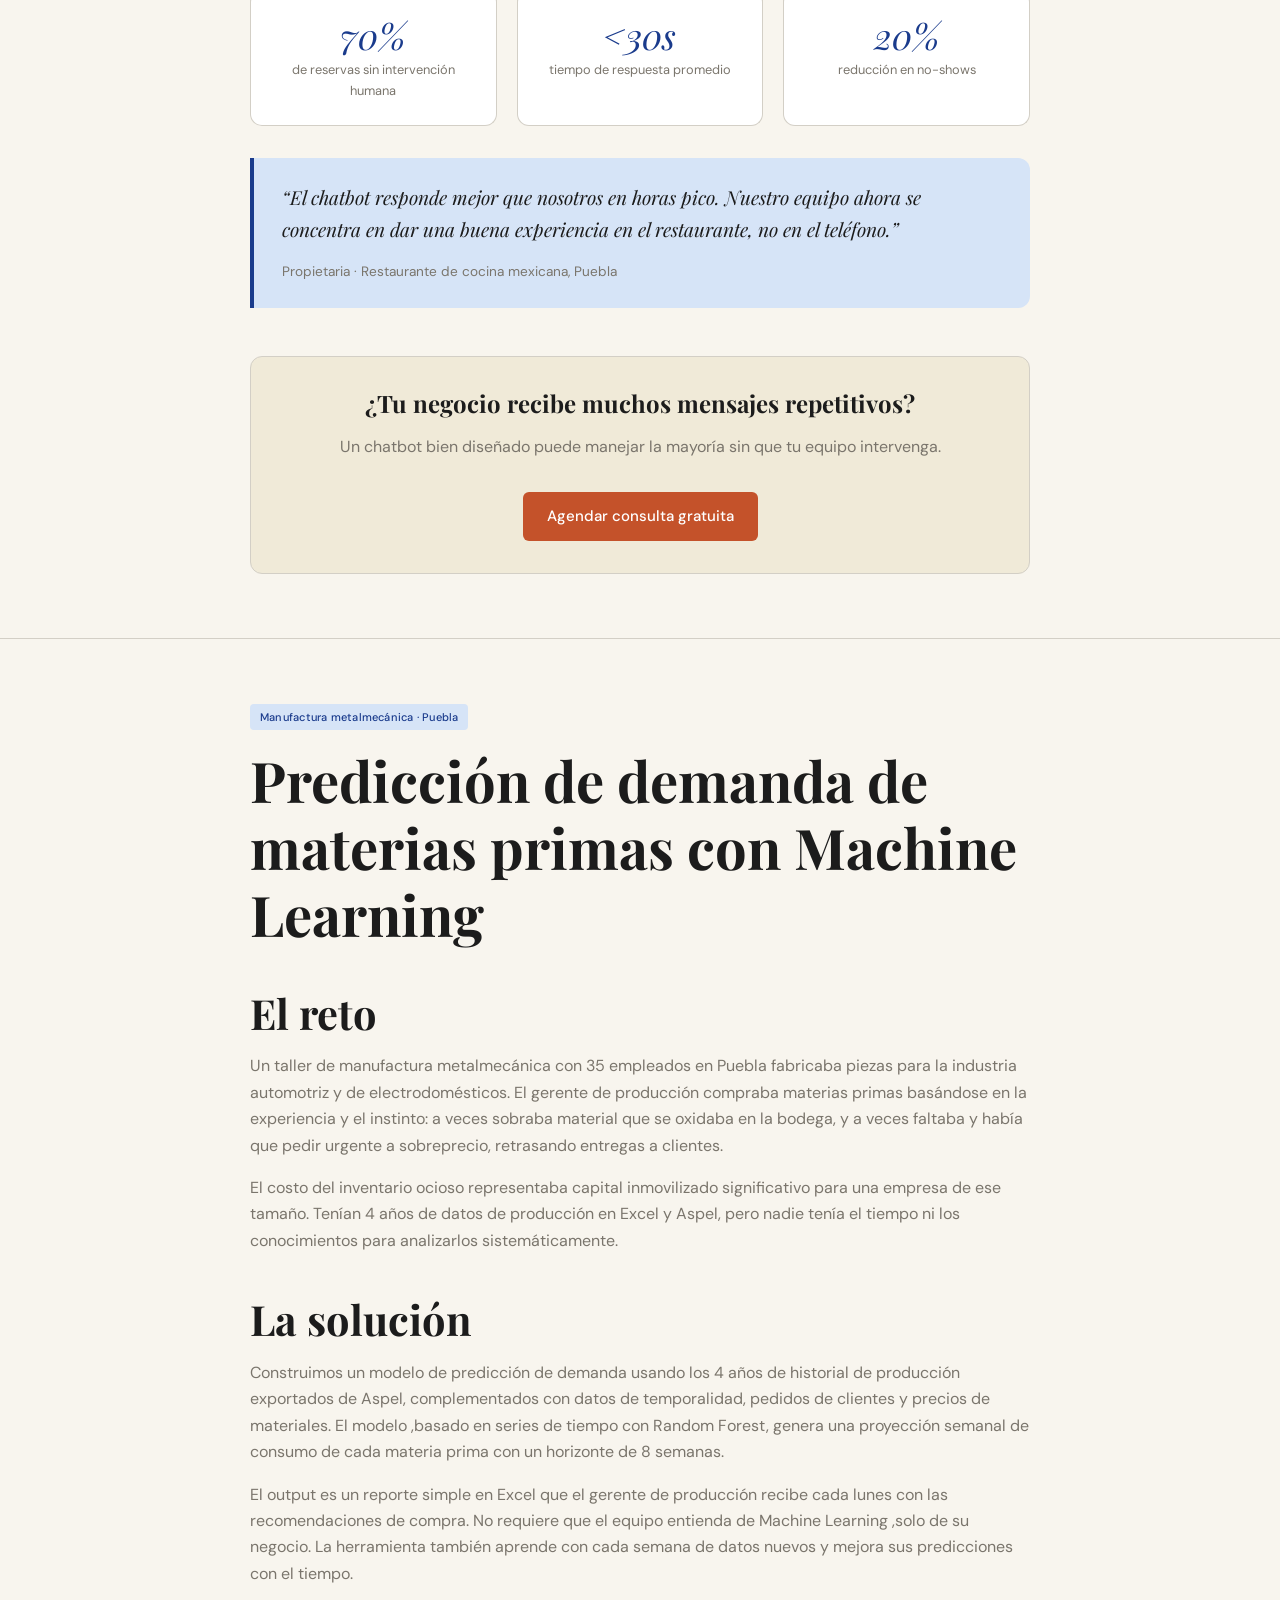
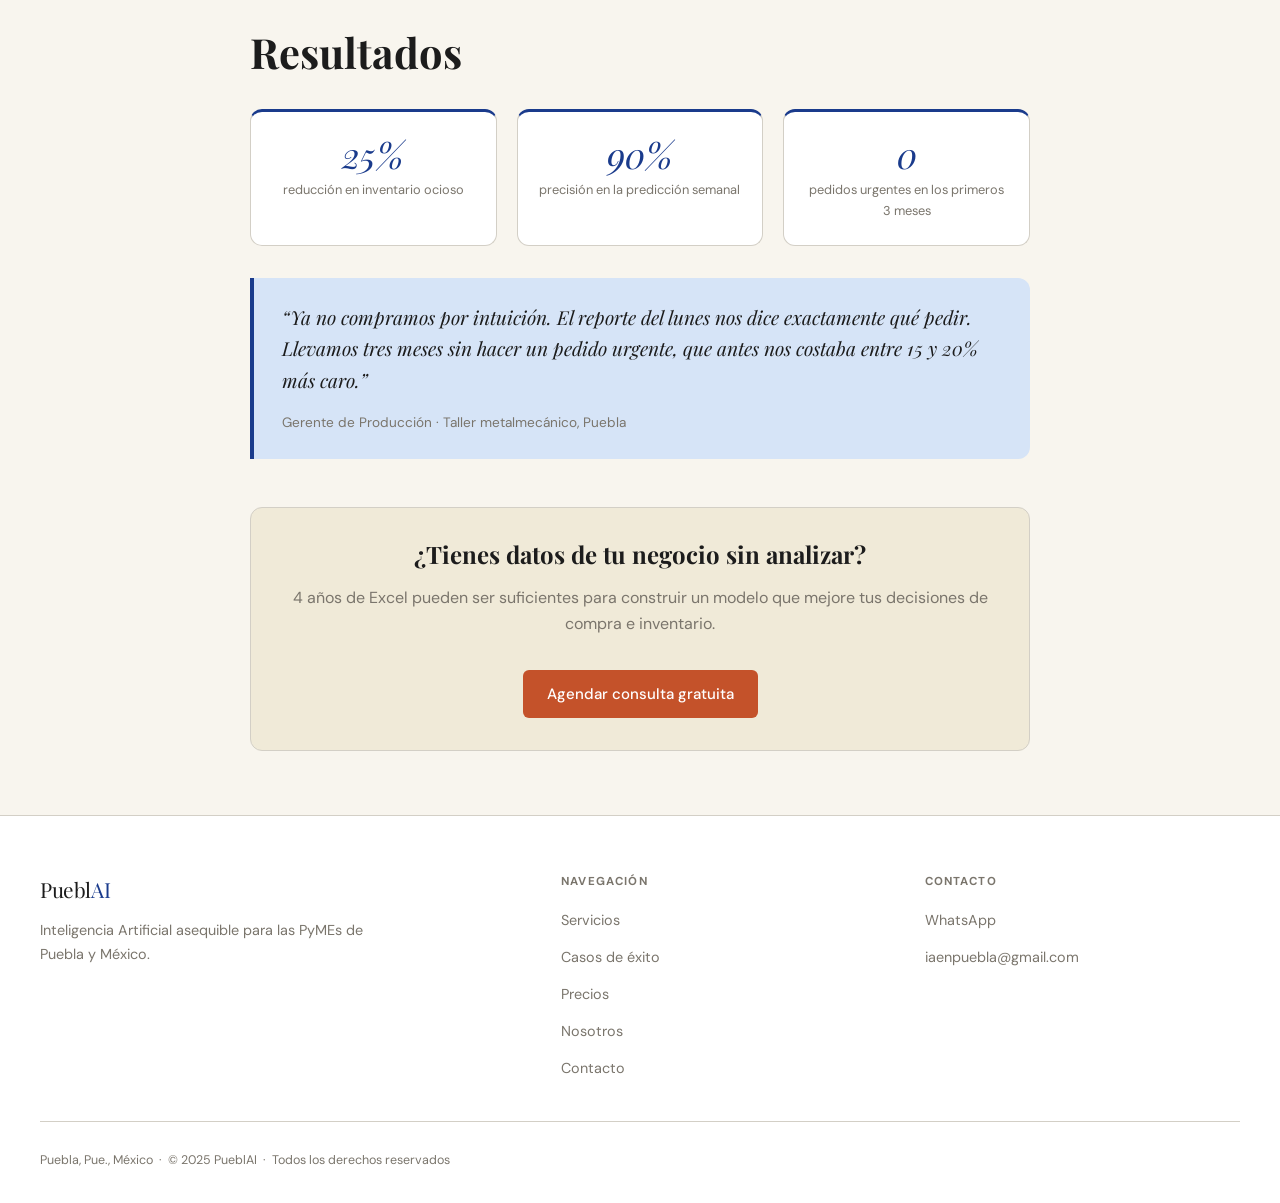
==== commit 35e33faa: "Update casos.html" ====
--- a/casos.html
+++ b/casos.html
@@ -12,10 +12,17 @@
   <meta property="og:type"        content="website" />
   <meta property="og:locale"      content="es_MX" />
 
+  <!-- Favicons -->
+  <link rel="apple-touch-icon" sizes="180x180" href="apple-touch-icon.png" />
+  <link rel="icon" type="image/png" sizes="32x32" href="favicon-32x32.png" />
+  <link rel="icon" type="image/png" sizes="16x16" href="favicon-16x16.png" />
+  <link rel="icon" type="image/x-icon" href="favicon.ico" />
+  <link rel="manifest" href="site.webmanifest" />
+
   <!-- Google Fonts -->
   <link rel="preconnect" href="https://fonts.googleapis.com" />
   <link rel="preconnect" href="https://fonts.gstatic.com" crossorigin />
-  <link href="https://fonts.googleapis.com/css2?family=DM+Serif+Display:ital@0;1&family=DM+Sans:ital,opsz,wght@0,9..40,300;0,9..40,400;0,9..40,500;0,9..40,600;0,9..40,700;1,9..40,400&display=swap" rel="stylesheet" />
+  <link href="https://fonts.googleapis.com/css2?family=Playfair+Display:ital,wght@0,700;1,700&family=DM+Sans:opsz,wght@9..40,400;9..40,500;9..40,600&display=swap" rel="stylesheet" />
 
   <link rel="stylesheet" href="css/styles.css" />
 </head>
--- a/css/styles.css
+++ b/css/styles.css
@@ -771,6 +771,17 @@
   color: var(--ink);
 }
 
+.company-logo-img {
+  opacity: 0.6;
+  filter: grayscale(100%);
+  transition: opacity var(--transition), filter var(--transition);
+}
+
+.company-logo-img:hover {
+  opacity: 1;
+  filter: grayscale(0%);
+}
+
 .trust-caption {
   font-size: 0.88rem;
   color: var(--muted);
@@ -1047,7 +1058,7 @@
   display: grid;
   grid-template-columns: repeat(4, 1fr);
   gap: 1.5rem;
-  align-items: start;
+  align-items: stretch;
 }
 
 .pricing-card {
@@ -1151,7 +1162,7 @@
 }
 
 .pricing-cta {
-  margin-top: 0.5rem;
+  margin-top: auto;
 }
 
 .pricing-cta .btn-primary,
@@ -1198,36 +1209,47 @@
   margin: 0 auto;
   display: grid;
   grid-template-columns: 1fr 1fr;
-  gap: 5rem;
-  align-items: center;
-}
-
-/* Image placeholder */
-.about-image-placeholder {
-  aspect-ratio: 4 / 5;
+  gap: 4rem;
+  align-items: start;
+}
+
+.about-left {
+  display: flex;
+  flex-direction: column;
+  gap: 1.5rem;
+}
+
+.about-left p {
+  font-size: 1rem;
+  max-width: none;
+}
+
+.about-photo-placeholder {
+  aspect-ratio: 16 / 9;
   background: var(--border);
   border-radius: var(--radius-lg);
   display: flex;
   flex-direction: column;
   align-items: center;
   justify-content: center;
-  gap: 0.75rem;
-  color: var(--muted);
-  font-size: 0.85rem;
-  /* REPLACE: team or office photo */
-}
-
-.about-image-placeholder svg {
-  width: 48px;
-  height: 48px;
+  gap: 0.5rem;
+  color: var(--muted);
+  font-size: 0.8rem;
+  margin-top: 0.5rem;
+}
+
+.about-photo-placeholder svg {
+  width: 40px;
+  height: 40px;
   stroke: var(--muted);
   fill: none;
 }
 
-.about-right {
-  display: flex;
-  flex-direction: column;
-  gap: 1.5rem;
+/* Right column: 2x2 team cards grid */
+.about-right-cards {
+  display: grid;
+  grid-template-columns: 1fr 1fr;
+  gap: 1.25rem;
 }
 
 .about-right p {
@@ -1824,8 +1846,8 @@
     gap: 3rem;
   }
 
-  .about-image-placeholder {
-    aspect-ratio: 16 / 7;
+  .about-right-cards {
+    grid-template-columns: 1fr 1fr;
   }
 
   .contact-inner {
